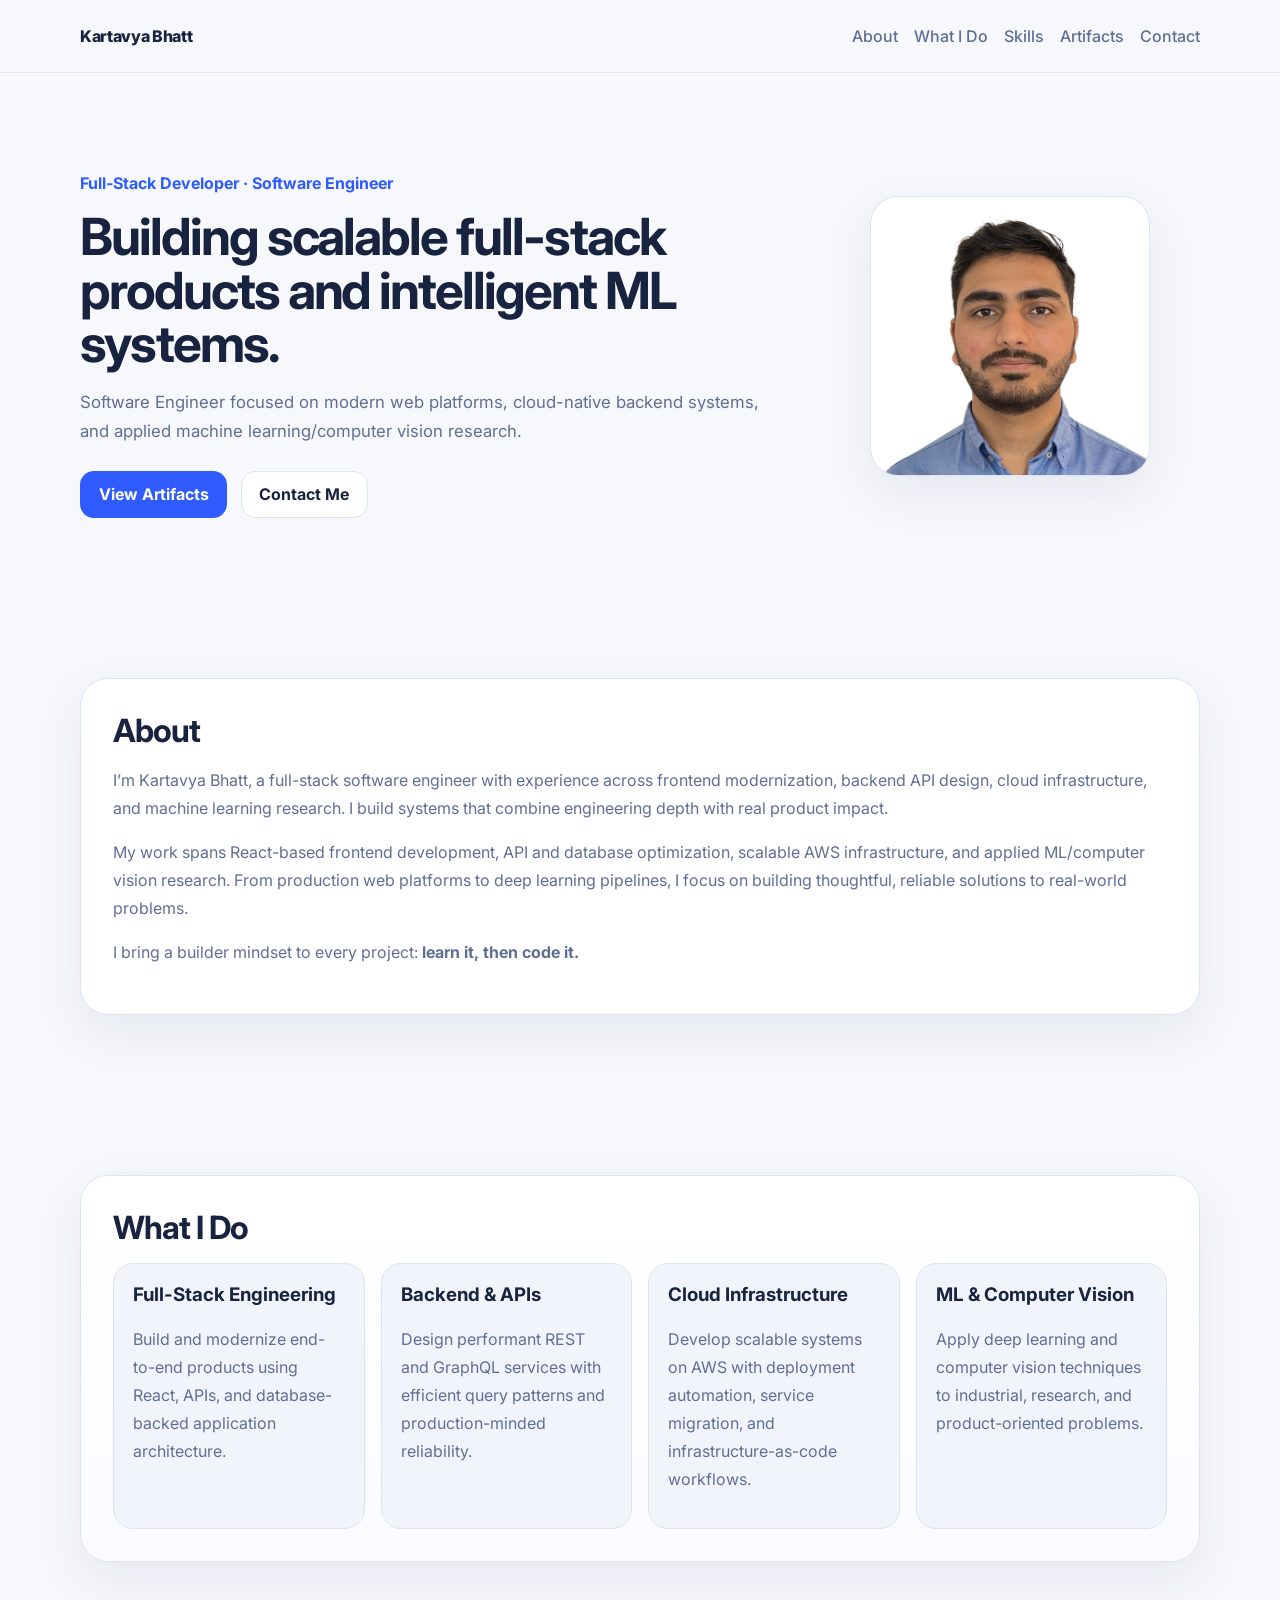
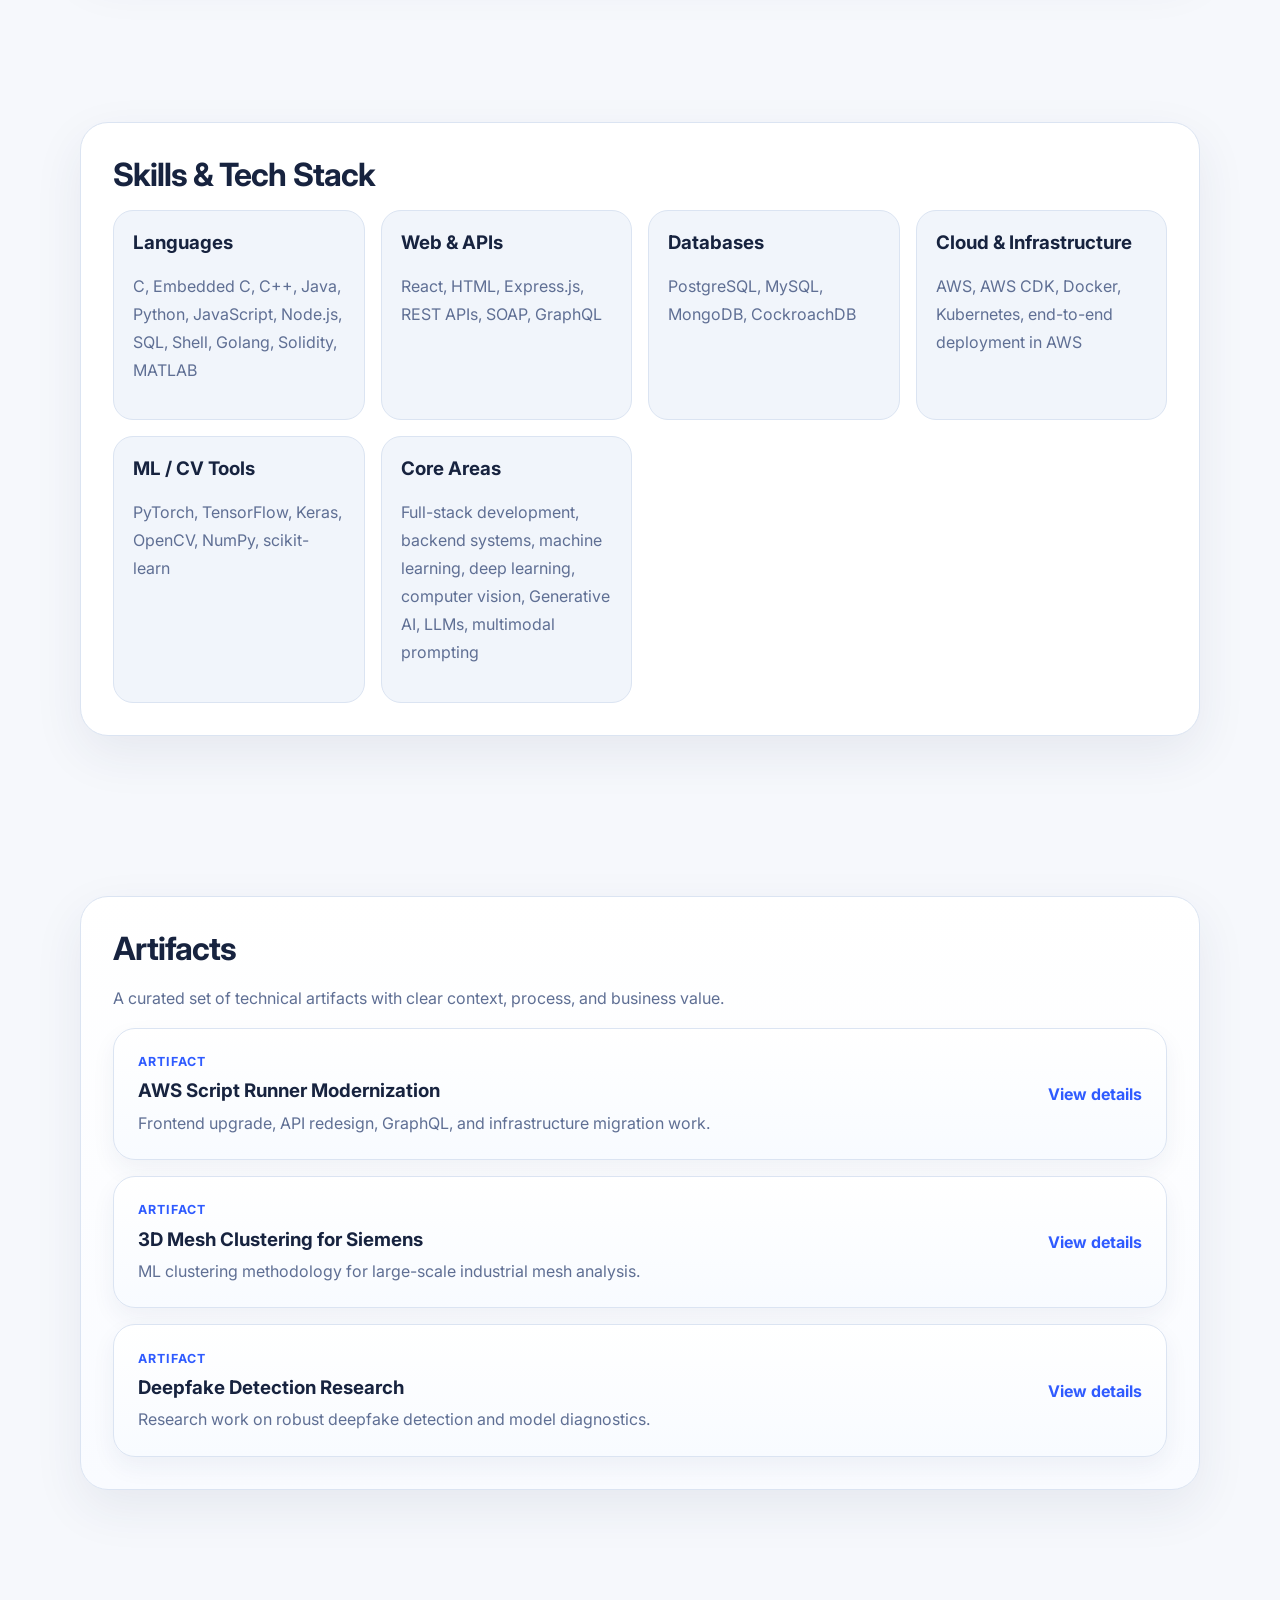
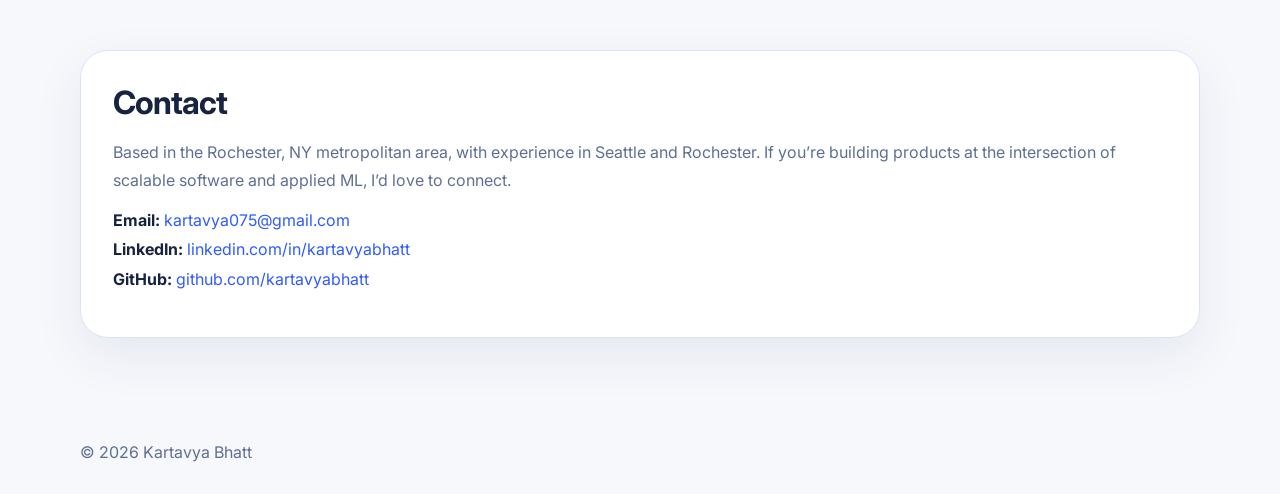
==== index.html @ 19dcd9a7 "Revert "Inline profile photo to remove external asset dependency" This reverts commit 8a2c5d23d7c91d" ====
<!DOCTYPE html>
<html lang="en">
  <head>
    <meta charset="UTF-8" />
    <meta name="viewport" content="width=device-width, initial-scale=1.0" />
    <title>Kartavya Bhatt | Software Engineer</title>
    <link rel="preconnect" href="https://fonts.googleapis.com" />
    <link rel="preconnect" href="https://fonts.gstatic.com" crossorigin />
    <link
      href="https://fonts.googleapis.com/css2?family=Inter:wght@400;500;600;700;800&display=swap"
      rel="stylesheet"
    />
    <link rel="stylesheet" href="styles.css" />
  </head>
  <body>
    <header class="site-header">
      <div class="container nav-wrap">
        <a href="#top" class="brand">Kartavya Bhatt</a>
        <nav>
          <button id="menuBtn" class="menu-btn" aria-label="Toggle menu">☰</button>
          <ul id="navList" class="nav-list">
            <li><a href="#about">About</a></li>
            <li><a href="#expertise">What I Do</a></li>
            <li><a href="#skills">Skills</a></li>
            <li><a href="#artifacts">Artifacts</a></li>
            <li><a href="#contact">Contact</a></li>
          </ul>
        </nav>
      </div>
    </header>

    <main id="top">
      <section class="hero section">
        <div class="container hero-grid">
          <div>
            <p class="eyebrow">Full-Stack Developer · Software Engineer</p>
            <h1>Building scalable full-stack products and intelligent ML systems.</h1>
            <p class="subheadline">
              Software Engineer focused on modern web platforms, cloud-native backend systems, and applied machine learning/computer vision research.
            </p>
            <div class="hero-cta">
              <a class="btn primary" href="#artifacts">View Artifacts</a>
              <a class="btn secondary" href="#contact">Contact Me</a>
            </div>
          </div>
          <div class="avatar-frame">
            <div id="avatarFallback" class="avatar avatar-placeholder" aria-label="Kartavya Bhatt">KB</div>
            <img
              src="assets/profile-photo.svg"
              alt="Portrait of Kartavya Bhatt"
              class="avatar avatar-image"
              loading="eager"
              onload="document.getElementById('avatarFallback').style.display='none';"
              onerror="this.style.display='none';document.getElementById('avatarFallback').style.display='grid';"
            />
          </div>
        </div>
      </section>

      <section id="about" class="section reveal">
        <div class="container section-shell">
          <h2>About</h2>
          <p>
            I’m Kartavya Bhatt, a full-stack software engineer with experience across frontend modernization, backend API design, cloud infrastructure, and machine learning research. I build systems that combine engineering depth with real product impact.
          </p>
          <p>
            My work spans React-based frontend development, API and database optimization, scalable AWS infrastructure, and applied ML/computer vision research. From production web platforms to deep learning pipelines, I focus on building thoughtful, reliable solutions to real-world problems.
          </p>
          <p>
            I bring a builder mindset to every project: <strong>learn it, then code it.</strong>
          </p>
        </div>
      </section>

      <section id="expertise" class="section reveal soft-section">
        <div class="container section-shell">
          <h2>What I Do</h2>
          <div class="expertise-grid">
            <article class="info-card">
              <h3>Full-Stack Engineering</h3>
              <p>Build and modernize end-to-end products using React, APIs, and database-backed application architecture.</p>
            </article>
            <article class="info-card">
              <h3>Backend & APIs</h3>
              <p>Design performant REST and GraphQL services with efficient query patterns and production-minded reliability.</p>
            </article>
            <article class="info-card">
              <h3>Cloud Infrastructure</h3>
              <p>Develop scalable systems on AWS with deployment automation, service migration, and infrastructure-as-code workflows.</p>
            </article>
            <article class="info-card">
              <h3>ML & Computer Vision</h3>
              <p>Apply deep learning and computer vision techniques to industrial, research, and product-oriented problems.</p>
            </article>
          </div>
        </div>
      </section>

      <section id="skills" class="section reveal">
        <div class="container section-shell">
          <h2>Skills & Tech Stack</h2>
          <div class="skill-grid">
            <div class="skill-card">
              <h3>Languages</h3>
              <p>C, Embedded C, C++, Java, Python, JavaScript, Node.js, SQL, Shell, Golang, Solidity, MATLAB</p>
            </div>
            <div class="skill-card">
              <h3>Web & APIs</h3>
              <p>React, HTML, Express.js, REST APIs, SOAP, GraphQL</p>
            </div>
            <div class="skill-card">
              <h3>Databases</h3>
              <p>PostgreSQL, MySQL, MongoDB, CockroachDB</p>
            </div>
            <div class="skill-card">
              <h3>Cloud & Infrastructure</h3>
              <p>AWS, AWS CDK, Docker, Kubernetes, end-to-end deployment in AWS</p>
            </div>
            <div class="skill-card">
              <h3>ML / CV Tools</h3>
              <p>PyTorch, TensorFlow, Keras, OpenCV, NumPy, scikit-learn</p>
            </div>
            <div class="skill-card">
              <h3>Core Areas</h3>
              <p>Full-stack development, backend systems, machine learning, deep learning, computer vision, Generative AI, LLMs, multimodal prompting</p>
            </div>
          </div>
        </div>
      </section>

      <section id="artifacts" class="section reveal soft-section">
        <div class="container section-shell">
          <div class="section-heading-row">
            <div>
              <h2>Artifacts</h2>
              <p class="section-intro">A curated set of technical artifacts with clear context, process, and business value.</p>
            </div>
          </div>
          <div id="artifactsGrid" class="artifact-list"></div>
          <template id="artifactCardTemplate">
            <a class="artifact-item" href="#">
              <div class="artifact-item__content">
                <p class="artifact-item__label">Artifact</p>
                <h3></h3>
                <p class="artifact-item__description"></p>
              </div>
              <span class="artifact-item__cta">View details</span>
            </a>
          </template>
        </div>
      </section>

      <section id="contact" class="section reveal">
        <div class="container section-shell">
          <h2>Contact</h2>
          <p>
            Based in the Rochester, NY metropolitan area, with experience in Seattle and Rochester. If you’re building products at the intersection of scalable software and applied ML, I’d love to connect.
          </p>
          <ul class="contact-list">
            <li><strong>Email:</strong> <a href="mailto:kartavya075@gmail.com">kartavya075@gmail.com</a></li>
            <li><strong>LinkedIn:</strong> <a href="https://www.linkedin.com/in/kartavyabhatt" target="_blank" rel="noreferrer">linkedin.com/in/kartavyabhatt</a></li>
            <li><strong>GitHub:</strong> <a href="https://github.com/kartavyabhatt" target="_blank" rel="noreferrer">github.com/kartavyabhatt</a></li>
          </ul>
        </div>
      </section>
    </main>

    <footer class="site-footer">
      <div class="container">© <span id="year"></span> Kartavya Bhatt</div>
    </footer>

    <script src="script.js"></script>
  </body>
</html>
---- styles.css ----
:root {
  --bg: #f6f8fc;
  --surface: #ffffff;
  --surface-alt: #f1f5fb;
  --text: #17233f;
  --muted: #5f6f94;
  --primary: #2f5bff;
  --primary-dark: #2047d3;
  --border: #dbe4f2;
  --shadow: 0 18px 50px rgba(36, 53, 94, 0.08);
}

* {
  box-sizing: border-box;
}

html,
body {
  margin: 0;
  padding: 0;
  font-family: Inter, system-ui, sans-serif;
  background: var(--bg);
  color: var(--text);
  scroll-behavior: smooth;
}

a {
  color: inherit;
}

img {
  max-width: 100%;
}

.container {
  width: min(1120px, 92vw);
  margin: 0 auto;
}

.section {
  padding: 5rem 0;
}

.section-shell {
  background: var(--surface);
  border: 1px solid var(--border);
  border-radius: 28px;
  padding: 2rem;
  box-shadow: var(--shadow);
}

.soft-section .section-shell {
  background: linear-gradient(180deg, #ffffff 0%, #f9fbff 100%);
}

.site-header {
  position: sticky;
  top: 0;
  z-index: 10;
  background: rgba(246, 248, 252, 0.92);
  backdrop-filter: blur(10px);
  border-bottom: 1px solid var(--border);
}

.nav-wrap {
  display: flex;
  align-items: center;
  justify-content: space-between;
  min-height: 72px;
}

.brand {
  text-decoration: none;
  font-weight: 800;
  letter-spacing: -0.02em;
}

.nav-list {
  display: flex;
  gap: 1rem;
  align-items: center;
  list-style: none;
  padding: 0;
  margin: 0;
}

.nav-list a {
  text-decoration: none;
  color: var(--muted);
  font-weight: 500;
}

.nav-list a:hover {
  color: var(--text);
}

.menu-btn {
  display: none;
  border: 1px solid var(--border);
  background: var(--surface);
  color: var(--text);
  border-radius: 12px;
  padding: 0.45rem 0.7rem;
  cursor: pointer;
}

.hero-grid {
  display: grid;
  grid-template-columns: 1.3fr 0.7fr;
  gap: 2rem;
  align-items: center;
}

.eyebrow {
  color: var(--primary);
  font-weight: 700;
  margin-bottom: 0.8rem;
}

h1 {
  font-size: clamp(2.2rem, 4vw, 3.6rem);
  line-height: 1.05;
  margin: 0 0 1rem;
  letter-spacing: -0.04em;
}

h2 {
  margin: 0 0 1rem;
  font-size: clamp(1.6rem, 2.5vw, 2.2rem);
  letter-spacing: -0.03em;
}

h3 {
  margin-top: 0;
}

p {
  color: var(--muted);
  line-height: 1.75;
}

.subheadline {
  max-width: 62ch;
  font-size: 1.05rem;
}

.hero-cta {
  display: flex;
  gap: 0.85rem;
  margin-top: 1.5rem;
  flex-wrap: wrap;
}

.btn {
  display: inline-flex;
  align-items: center;
  justify-content: center;
  text-decoration: none;
  border-radius: 14px;
  padding: 0.8rem 1.1rem;
  font-weight: 700;
  border: 1px solid transparent;
}

.btn.primary {
  background: var(--primary);
  color: white;
}

.btn.primary:hover {
  background: var(--primary-dark);
}

.btn.secondary {
  background: var(--surface);
  border-color: var(--border);
}

.btn.secondary:hover {
  border-color: var(--primary);
  color: var(--primary);
}

.avatar-frame {
  position: relative;
  width: 280px;
  aspect-ratio: 1 / 1;
  justify-self: center;
}

.avatar {
  width: 100%;
  height: 100%;
  object-fit: cover;
  border-radius: 28px;
  border: 1px solid var(--border);
  box-shadow: var(--shadow);
  background: var(--surface-alt);
}

.avatar-image {
  position: absolute;
  inset: 0;
}

.avatar-placeholder {
  display: grid;
  place-items: center;
  font-size: 3rem;
  font-weight: 800;
  color: var(--primary);
}

.expertise-grid,
.skill-grid {
  display: grid;
  grid-template-columns: repeat(auto-fit, minmax(240px, 1fr));
  gap: 1rem;
}

.info-card,
.skill-card {
  background: var(--surface-alt);
  border: 1px solid var(--border);
  border-radius: 20px;
  padding: 1.2rem;
}

.section-heading-row {
  display: flex;
  justify-content: space-between;
  align-items: end;
  gap: 1rem;
  margin-bottom: 1rem;
}

.section-intro {
  margin: 0;
}

.artifact-list {
  display: grid;
  gap: 1rem;
}

.artifact-item {
  display: grid;
  grid-template-columns: 1fr auto;
  gap: 1rem;
  align-items: center;
  text-decoration: none;
  padding: 1.4rem 1.5rem;
  border: 1px solid var(--border);
  border-radius: 22px;
  background: linear-gradient(180deg, #ffffff 0%, #f8fbff 100%);
  box-shadow: 0 10px 24px rgba(32, 55, 109, 0.06);
  transition: transform 0.18s ease, box-shadow 0.18s ease, border-color 0.18s ease;
}

.artifact-item:hover {
  transform: translateY(-2px);
  border-color: #bfd0f5;
  box-shadow: 0 18px 32px rgba(32, 55, 109, 0.1);
}

.artifact-item__label {
  margin: 0 0 0.4rem;
  text-transform: uppercase;
  letter-spacing: 0.08em;
  font-size: 0.78rem;
  font-weight: 700;
  color: var(--primary);
}

.artifact-item__content h3 {
  margin-bottom: 0.4rem;
}

.artifact-item__description {
  margin: 0;
}

.artifact-item__cta {
  color: var(--primary);
  font-weight: 700;
  white-space: nowrap;
}

.artifact-error {
  color: #b42318;
}

.contact-list {
  list-style: none;
  padding: 0;
  display: grid;
  gap: 0.6rem;
}

.contact-list a {
  color: var(--primary);
  text-decoration: none;
}

.site-footer {
  padding: 1.5rem 0 2rem;
  color: var(--muted);
}

.reveal {
  opacity: 0;
  transform: translateY(16px);
  transition: opacity 0.5s ease, transform 0.5s ease;
}

.reveal.show {
  opacity: 1;
  transform: none;
}

@media (max-width: 820px) {
  .hero-grid {
    grid-template-columns: 1fr;
  }

  .menu-btn {
    display: inline-block;
  }

  .nav-list {
    display: none;
    position: absolute;
    top: 62px;
    right: 4vw;
    background: var(--surface);
    border: 1px solid var(--border);
    border-radius: 16px;
    padding: 0.9rem;
    flex-direction: column;
    align-items: flex-start;
    box-shadow: var(--shadow);
  }

  .nav-list.open {
    display: flex;
  }

  .artifact-item {
    grid-template-columns: 1fr;
  }

  .section-shell {
    padding: 1.4rem;
    border-radius: 22px;
  }
}
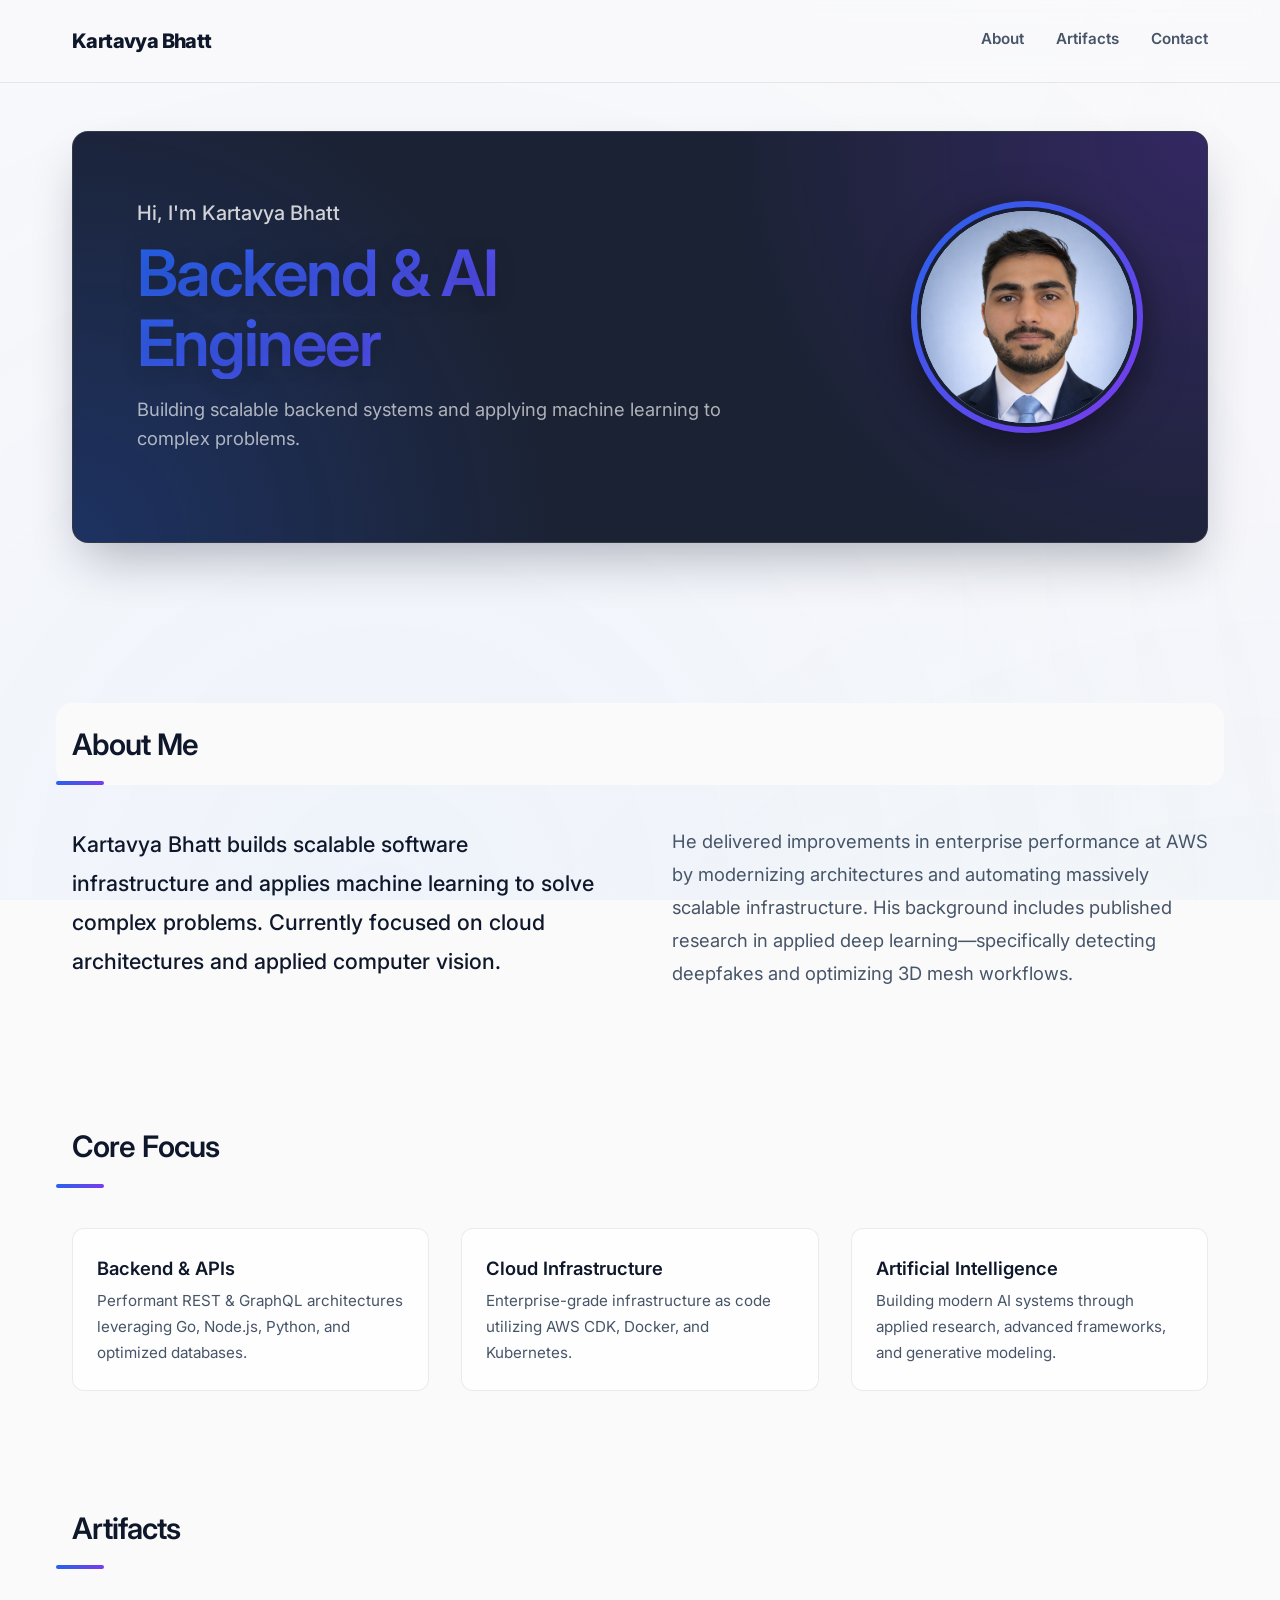
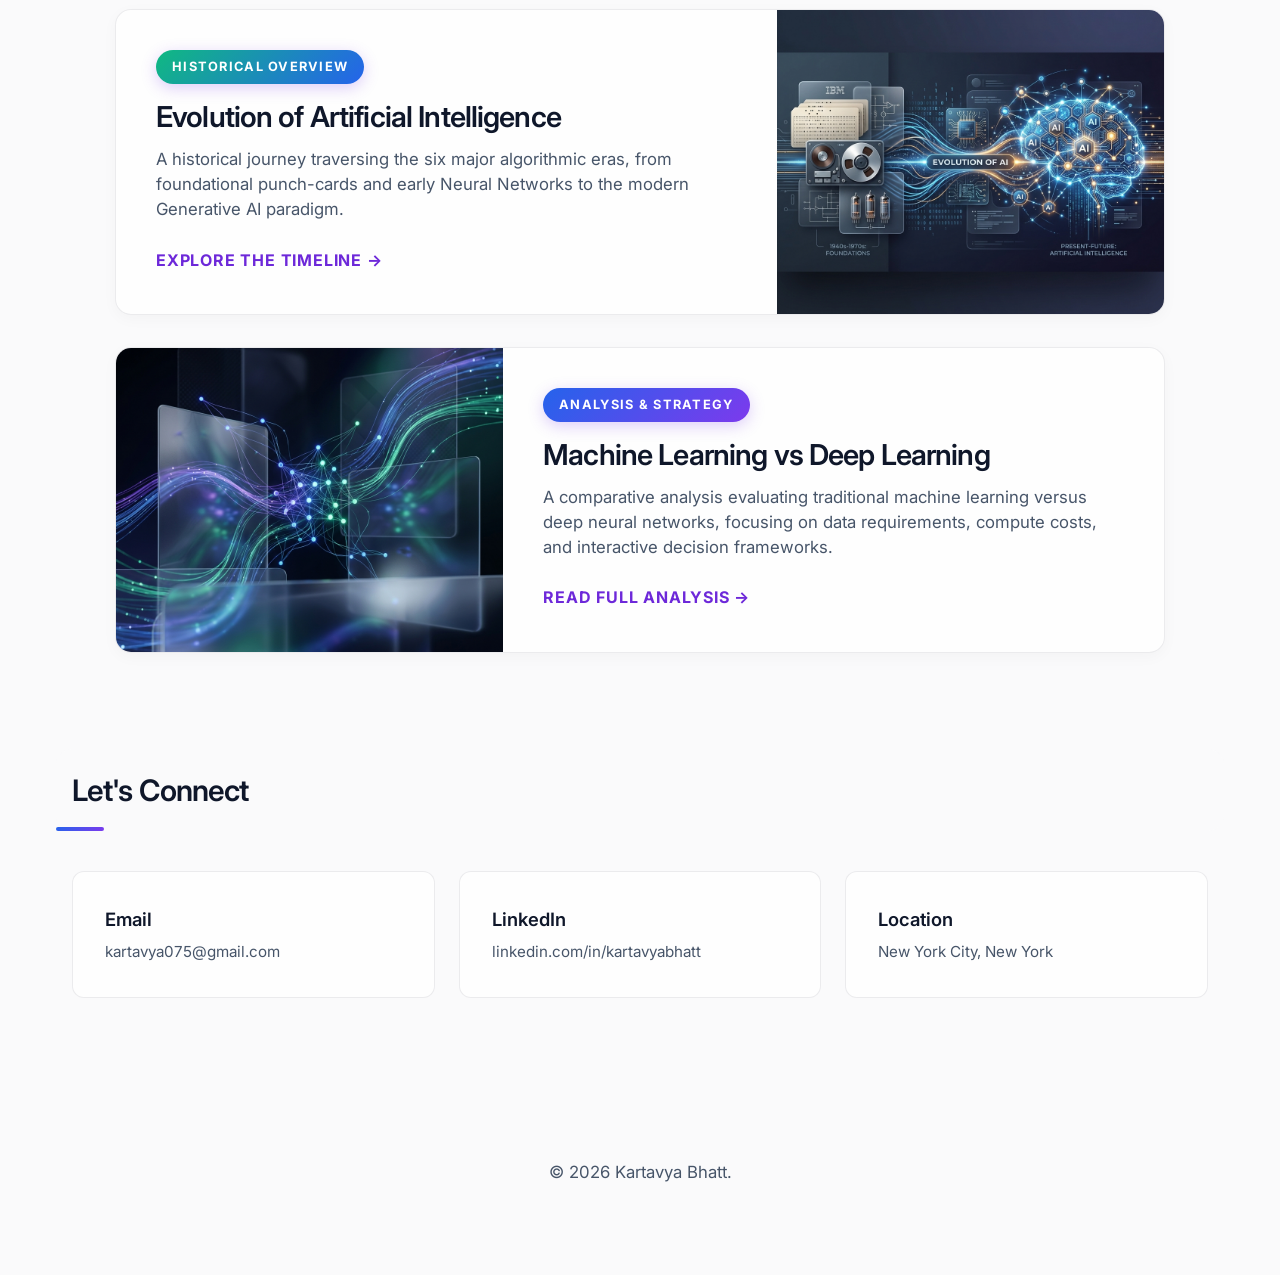
==== commit 7f0e19d0: "Artifact 1 and 2" ====
--- a/index.html
+++ b/index.html
@@ -1,174 +1,125 @@
 <!DOCTYPE html>
 <html lang="en">
-  <head>
-    <meta charset="UTF-8" />
-    <meta name="viewport" content="width=device-width, initial-scale=1.0" />
-    <title>Kartavya Bhatt | Software Engineer</title>
-    <link rel="preconnect" href="https://fonts.googleapis.com" />
-    <link rel="preconnect" href="https://fonts.gstatic.com" crossorigin />
-    <link
-      href="https://fonts.googleapis.com/css2?family=Inter:wght@400;500;600;700;800&display=swap"
-      rel="stylesheet"
-    />
-    <link rel="stylesheet" href="styles.css" />
-  </head>
-  <body>
-    <header class="site-header">
-      <div class="container nav-wrap">
-        <a href="#top" class="brand">Kartavya Bhatt</a>
-        <nav>
-          <button id="menuBtn" class="menu-btn" aria-label="Toggle menu">☰</button>
-          <ul id="navList" class="nav-list">
-            <li><a href="#about">About</a></li>
-            <li><a href="#expertise">What I Do</a></li>
-            <li><a href="#skills">Skills</a></li>
-            <li><a href="#artifacts">Artifacts</a></li>
-            <li><a href="#contact">Contact</a></li>
-          </ul>
-        </nav>
-      </div>
+<head>
+    <meta charset="UTF-8">
+    <meta name="viewport" content="width=device-width, initial-scale=1.0">
+    <title>Kartavya Bhatt</title>
+    <link href="https://fonts.googleapis.com/css2?family=Inter:wght@400;500;600;700;800&display=swap" rel="stylesheet">
+    <link rel="stylesheet" href="style.css?v=8">
+</head>
+<body>
+    <div class="aurora-bg"></div>
+    
+    <header class="site-header fade-up">
+        <div class="container">
+            <nav class="header-nav">
+                <a href="index.html" class="brand">Kartavya Bhatt</a>
+                <div class="nav-links">
+                    <a href="#about" class="nav-link">About</a>
+                    <a href="#artifacts" class="nav-link">Artifacts</a>
+                    <a href="#contact" class="nav-link">Contact</a>
+                </div>
+            </nav>
+        </div>
     </header>
 
-    <main id="top">
-      <section class="hero section">
-        <div class="container hero-grid">
-          <div>
-            <p class="eyebrow">Full-Stack Developer · Software Engineer</p>
-            <h1>Building scalable full-stack products and intelligent ML systems.</h1>
-            <p class="subheadline">
-              Software Engineer focused on modern web platforms, cloud-native backend systems, and applied machine learning/computer vision research.
-            </p>
-            <div class="hero-cta">
-              <a class="btn primary" href="#artifacts">View Artifacts</a>
-              <a class="btn secondary" href="#contact">Contact Me</a>
+    <main class="container">
+        <!-- Home Banner Section -->
+        <section id="home" class="section home-banner fade-up delay-1">
+            <div class="banner-card">
+                <div class="banner-content">
+                    <div class="banner-text">
+                        <p class="greeting">Hi, I'm Kartavya Bhatt</p>
+                        <h1 class="gradient-text">Backend & AI Engineer</h1>
+                        <p class="subtitle">Building scalable backend systems and applying machine learning to complex problems.</p>
+                    </div>
+                    <div class="banner-image">
+                        <div class="profile-wrapper">
+                            <img src="assets/images/profile.png" alt="Kartavya Bhatt" class="profile-img">
+                        </div>
+                    </div>
+                </div>
             </div>
-          </div>
-          <div class="avatar-frame">
-            <div id="avatarFallback" class="avatar avatar-placeholder" aria-label="Kartavya Bhatt">KB</div>
-            <img
-              src="assets/profile-photo.svg"
-              alt="Portrait of Kartavya Bhatt"
-              class="avatar avatar-image"
-              loading="eager"
-              onload="document.getElementById('avatarFallback').style.display='none';"
-              onerror="this.style.display='none';document.getElementById('avatarFallback').style.display='grid';"
-            />
-          </div>
-        </div>
-      </section>
+        </section>
 
-      <section id="about" class="section reveal">
-        <div class="container section-shell">
-          <h2>About</h2>
-          <p>
-            I’m Kartavya Bhatt, a full-stack software engineer with experience across frontend modernization, backend API design, cloud infrastructure, and machine learning research. I build systems that combine engineering depth with real product impact.
-          </p>
-          <p>
-            My work spans React-based frontend development, API and database optimization, scalable AWS infrastructure, and applied ML/computer vision research. From production web platforms to deep learning pipelines, I focus on building thoughtful, reliable solutions to real-world problems.
-          </p>
-          <p>
-            I bring a builder mindset to every project: <strong>learn it, then code it.</strong>
-          </p>
-        </div>
-      </section>
+        <!-- About Me Section -->
+        <section id="about" class="section fade-up delay-2">
+            <h2>About Me</h2>
+            <div class="about-content">
+                <p class="lead">Kartavya Bhatt builds scalable software infrastructure and applies machine learning to solve complex problems. Currently focused on cloud architectures and applied computer vision.</p>
+                <p>He delivered improvements in enterprise performance at AWS by modernizing architectures and automating massively scalable infrastructure. His background includes published research in applied deep learning—specifically detecting deepfakes and optimizing 3D mesh workflows.</p>
+            </div>
+        </section>
 
-      <section id="expertise" class="section reveal soft-section">
-        <div class="container section-shell">
-          <h2>What I Do</h2>
-          <div class="expertise-grid">
-            <article class="info-card">
-              <h3>Full-Stack Engineering</h3>
-              <p>Build and modernize end-to-end products using React, APIs, and database-backed application architecture.</p>
-            </article>
-            <article class="info-card">
-              <h3>Backend & APIs</h3>
-              <p>Design performant REST and GraphQL services with efficient query patterns and production-minded reliability.</p>
-            </article>
-            <article class="info-card">
-              <h3>Cloud Infrastructure</h3>
-              <p>Develop scalable systems on AWS with deployment automation, service migration, and infrastructure-as-code workflows.</p>
-            </article>
-            <article class="info-card">
-              <h3>ML & Computer Vision</h3>
-              <p>Apply deep learning and computer vision techniques to industrial, research, and product-oriented problems.</p>
-            </article>
-          </div>
-        </div>
-      </section>
+        <!-- Expertise Section -->
+        <section class="section fade-up delay-3">
+            <h2>Core Focus</h2>
+            <ul class="expertise-list">
+                <li class="expertise-item hover-lift">
+                    <strong>Backend & APIs</strong>
+                    <span>Performant REST & GraphQL architectures leveraging Go, Node.js, Python, and optimized databases.</span>
+                </li>
+                <li class="expertise-item hover-lift">
+                    <strong>Cloud Infrastructure</strong>
+                    <span>Enterprise-grade infrastructure as code utilizing AWS CDK, Docker, and Kubernetes.</span>
+                </li>
+                <li class="expertise-item hover-lift">
+                    <strong>Artificial Intelligence</strong>
+                    <span>Building modern AI systems through applied research, advanced frameworks, and generative modeling.</span>
+                </li>
+            </ul>
+        </section>
 
-      <section id="skills" class="section reveal">
-        <div class="container section-shell">
-          <h2>Skills & Tech Stack</h2>
-          <div class="skill-grid">
-            <div class="skill-card">
-              <h3>Languages</h3>
-              <p>C, Embedded C, C++, Java, Python, JavaScript, Node.js, SQL, Shell, Golang, Solidity, MATLAB</p>
+        <!-- Artifacts Section -->
+        <section id="artifacts" class="section fade-up delay-4">
+            <h2>Artifacts</h2>
+            <div class="artifact-grid" style="grid-template-columns: 1fr; max-width: 1050px; margin: 0 auto; gap: 2rem;">
+                
+                <a href="artifact-ai-timeline.html" class="artifact-card hover-glow" style="display: flex; flex-direction: row; gap: 0; padding: 0; overflow: hidden; align-items: stretch; border-radius: var(--radius-md);">
+                    <div style="flex: 6; padding: 2.5rem;">
+                        <span class="meta-tag" style="background: linear-gradient(135deg, #10B981 0%, #2563EB 100%); margin-bottom: 1rem;">Historical Overview</span>
+                        <h3 style="font-size: 1.8rem; margin-bottom: 0.75rem; line-height: 1.2;">Evolution of Artificial Intelligence</h3>
+                        <p style="font-size: 1.05rem; margin-bottom: 1.5rem; line-height: 1.5;">A historical journey traversing the six major algorithmic eras, from foundational punch-cards and early Neural Networks to the modern Generative AI paradigm.</p>
+                        <span class="card-link" style="font-size: 1rem;">Explore the Timeline &rarr;</span>
+                    </div>
+                    <div style="flex: 4; min-height: 250px; background: url('assets/images/ai_timeline_header.png') center/cover no-repeat;"></div>
+                </a>
+
+                <a href="artifact-ml-dl.html" class="artifact-card hover-glow delay-1" style="display: flex; flex-direction: row; gap: 0; padding: 0; overflow: hidden; align-items: stretch; border-radius: var(--radius-md);">
+                    <div style="flex: 4; min-height: 250px; background: url('assets/images/ml_vs_dl_header.png') center/cover no-repeat;"></div>
+                    <div style="flex: 6; padding: 2.5rem;">
+                        <span class="meta-tag" style="margin-bottom: 1rem;">Analysis & Strategy</span>
+                        <h3 style="font-size: 1.8rem; margin-bottom: 0.75rem; line-height: 1.2;">Machine Learning vs Deep Learning</h3>
+                        <p style="font-size: 1.05rem; margin-bottom: 1.5rem; line-height: 1.5;">A comparative analysis evaluating traditional machine learning versus deep neural networks, focusing on data requirements, compute costs, and interactive decision frameworks.</p>
+                        <span class="card-link" style="font-size: 1rem;">Read Full Analysis &rarr;</span>
+                    </div>
+                </a>
+
             </div>
-            <div class="skill-card">
-              <h3>Web & APIs</h3>
-              <p>React, HTML, Express.js, REST APIs, SOAP, GraphQL</p>
+        </section>
+
+        <!-- Contact Section -->
+        <section id="contact" class="section fade-up delay-5">
+            <h2>Let's Connect</h2>
+            <div class="contact-grid">
+                <a href="mailto:kartavya075@gmail.com" class="contact-card hover-lift">
+                    <strong>Email</strong>
+                    <span>kartavya075@gmail.com</span>
+                </a>
+                <a href="https://www.linkedin.com/in/kartavyabhatt/" target="_blank" class="contact-card hover-lift">
+                    <strong>LinkedIn</strong>
+                    <span>linkedin.com/in/kartavyabhatt</span>
+                </a>
+                <div class="contact-card hover-lift">
+                    <strong>Location</strong>
+                    <span>New York City, New York</span>
+                </div>
             </div>
-            <div class="skill-card">
-              <h3>Databases</h3>
-              <p>PostgreSQL, MySQL, MongoDB, CockroachDB</p>
-            </div>
-            <div class="skill-card">
-              <h3>Cloud & Infrastructure</h3>
-              <p>AWS, AWS CDK, Docker, Kubernetes, end-to-end deployment in AWS</p>
-            </div>
-            <div class="skill-card">
-              <h3>ML / CV Tools</h3>
-              <p>PyTorch, TensorFlow, Keras, OpenCV, NumPy, scikit-learn</p>
-            </div>
-            <div class="skill-card">
-              <h3>Core Areas</h3>
-              <p>Full-stack development, backend systems, machine learning, deep learning, computer vision, Generative AI, LLMs, multimodal prompting</p>
-            </div>
-          </div>
-        </div>
-      </section>
-
-      <section id="artifacts" class="section reveal soft-section">
-        <div class="container section-shell">
-          <div class="section-heading-row">
-            <div>
-              <h2>Artifacts</h2>
-              <p class="section-intro">A curated set of technical artifacts with clear context, process, and business value.</p>
-            </div>
-          </div>
-          <div id="artifactsGrid" class="artifact-list"></div>
-          <template id="artifactCardTemplate">
-            <a class="artifact-item" href="#">
-              <div class="artifact-item__content">
-                <p class="artifact-item__label">Artifact</p>
-                <h3></h3>
-                <p class="artifact-item__description"></p>
-              </div>
-              <span class="artifact-item__cta">View details</span>
-            </a>
-          </template>
-        </div>
-      </section>
-
-      <section id="contact" class="section reveal">
-        <div class="container section-shell">
-          <h2>Contact</h2>
-          <p>
-            Based in the Rochester, NY metropolitan area, with experience in Seattle and Rochester. If you’re building products at the intersection of scalable software and applied ML, I’d love to connect.
-          </p>
-          <ul class="contact-list">
-            <li><strong>Email:</strong> <a href="mailto:kartavya075@gmail.com">kartavya075@gmail.com</a></li>
-            <li><strong>LinkedIn:</strong> <a href="https://www.linkedin.com/in/kartavyabhatt" target="_blank" rel="noreferrer">linkedin.com/in/kartavyabhatt</a></li>
-            <li><strong>GitHub:</strong> <a href="https://github.com/kartavyabhatt" target="_blank" rel="noreferrer">github.com/kartavyabhatt</a></li>
-          </ul>
-        </div>
-      </section>
+        </section>
     </main>
 
-    <footer class="site-footer">
-      <div class="container">© <span id="year"></span> Kartavya Bhatt</div>
+    <footer class="site-footer container fade-up delay-4">
+        <p>&copy; 2026 Kartavya Bhatt.</p>
     </footer>
-
-    <script src="script.js"></script>
-  </body>
+</body>
 </html>
--- a/style.css
+++ b/style.css
@@ -0,0 +1,653 @@
+:root {
+    --color-bg-body: #FAFAFB;
+    --color-surface: rgba(255, 255, 255, 0.7);
+    --color-surface-hover: rgba(255, 255, 255, 1);
+    --color-text: #0F172A;
+    /* Slate 900 */
+    --color-text-muted: #475569;
+    /* Slate 600 */
+    --color-border: rgba(15, 23, 42, 0.08);
+    --color-border-hover: rgba(124, 58, 237, 0.3);
+
+    --gradient-primary: linear-gradient(135deg, #2563EB 0%, #7C3AED 100%);
+    --gradient-secondary: linear-gradient(135deg, #059669 0%, #2563EB 100%);
+
+    --font-sans: 'Inter', -apple-system, BlinkMacSystemFont, "Segoe UI", Roboto, sans-serif;
+
+    --max-width: 1200px;
+    --radius-sm: 12px;
+    --radius-md: 16px;
+
+    --shadow-glow: 0 4px 15px rgba(0, 0, 0, 0.03);
+    --shadow-glow-hover: 0 15px 40px rgba(124, 58, 237, 0.12), 0 4px 10px rgba(37, 99, 235, 0.08);
+
+    --spring: cubic-bezier(0.175, 0.885, 0.32, 1.275);
+    --transition: 0.4s cubic-bezier(0.4, 0, 0.2, 1);
+}
+
+* {
+    box-sizing: border-box;
+    margin: 0;
+    padding: 0;
+}
+
+html {
+    scroll-behavior: smooth;
+    font-size: 16px;
+}
+
+body {
+    font-family: var(--font-sans);
+    background-color: var(--color-bg-body);
+    color: var(--color-text);
+    line-height: 1.7;
+    -webkit-font-smoothing: antialiased;
+    overflow-x: hidden;
+}
+
+/* Beautiful Light Mode Aurora Background */
+.aurora-bg {
+    position: fixed;
+    top: 0;
+    left: 0;
+    width: 100vw;
+    height: 100vh;
+    background: radial-gradient(circle at 15% 50%, rgba(59, 130, 246, 0.06) 0%, transparent 50%),
+        radial-gradient(circle at 85% 30%, rgba(139, 92, 246, 0.06) 0%, transparent 50%),
+        radial-gradient(circle at 50% 80%, rgba(16, 185, 129, 0.04) 0%, transparent 50%);
+    background-size: 200% 200%;
+    z-index: -1;
+    animation: moveAurora 15s ease infinite alternate;
+}
+
+@keyframes moveAurora {
+    0% {
+        background-position: 0% 0%;
+    }
+
+    100% {
+        background-position: 100% 100%;
+    }
+}
+
+.container {
+    max-width: var(--max-width);
+    margin: 0 auto;
+    padding: 0 2rem;
+}
+
+/* Typography */
+h1,
+h2,
+h3,
+h4,
+.brand {
+    font-family: 'Inter', sans-serif;
+    color: var(--color-text);
+    letter-spacing: -0.03em;
+    font-weight: 600; /* Sleek and elegant, not chonky */
+}
+
+h1 {
+    font-size: clamp(2.5rem, 6vw, 4rem);
+    line-height: 1.1;
+    margin-bottom: 1.25rem;
+}
+
+.gradient-text {
+    background: var(--gradient-primary);
+    -webkit-background-clip: text;
+    -webkit-text-fill-color: transparent;
+    display: inline-block;
+}
+
+h2 {
+    font-size: 1.85rem;
+    margin-bottom: 2.5rem;
+    padding-bottom: 0.5rem;
+    position: relative;
+}
+
+h2::after {
+    content: '';
+    position: absolute;
+    left: 0;
+    bottom: 0;
+    width: 48px;
+    height: 4px;
+    background: var(--gradient-primary);
+    border-radius: 2px;
+}
+
+h3 {
+    font-size: 1.25rem;
+    margin-bottom: 0.75rem;
+}
+
+p {
+    color: var(--color-text-muted);
+    margin-bottom: 1.5rem;
+    font-size: 1.05rem;
+}
+
+a {
+    color: #6D28D9;
+    text-decoration: none;
+    transition: color var(--transition);
+}
+
+a:hover {
+    color: #4C1D95;
+}
+
+/* Header */
+.site-header {
+    position: sticky;
+    top: 0;
+    z-index: 1000;
+    padding: 1.5rem 2rem;
+    margin-bottom: 2rem;
+    background: rgba(250, 250, 251, 0.85);
+    backdrop-filter: blur(12px);
+    -webkit-backdrop-filter: blur(12px);
+    border-bottom: 1px solid var(--color-border);
+}
+
+.header-nav {
+    display: flex;
+    justify-content: space-between;
+    align-items: center;
+}
+
+.header-nav .brand {
+    font-size: 1.25rem;
+    color: var(--color-text);
+    font-weight: 800;
+}
+
+.nav-links {
+    display: flex;
+    gap: 2rem;
+}
+
+.nav-link {
+    color: var(--color-text-muted);
+    font-size: 0.95rem;
+    font-weight: 600;
+    position: relative;
+    padding-bottom: 4px;
+}
+
+/* Motion underline */
+.nav-link::after {
+    content: '';
+    position: absolute;
+    bottom: 0;
+    left: 0;
+    width: 0;
+    height: 2px;
+    background: var(--gradient-primary);
+    transition: width var(--transition);
+    border-radius: 2px;
+}
+
+.nav-link:hover {
+    color: var(--color-text);
+}
+
+.nav-link:hover::after {
+    width: 100%;
+}
+
+/* Sections */
+.section {
+    margin-bottom: 6rem;
+    position: relative;
+}
+
+/* Home Banner */
+.home-banner {
+    padding: 1rem 0 4rem 0;
+}
+
+/* Distinct Premium Banner Card */
+.banner-card {
+    background: rgba(15, 23, 42, 0.95);
+    border-radius: var(--radius-md);
+    padding: 4rem;
+    box-shadow: 0 25px 50px -12px rgba(15, 23, 42, 0.3);
+    position: relative;
+    overflow: hidden;
+    color: #fff;
+    border: 1px solid rgba(255, 255, 255, 0.1);
+}
+
+.banner-card::before {
+    content: '';
+    position: absolute;
+    top: 0; left: 0; width: 100%; height: 100%;
+    background: radial-gradient(circle at top right, rgba(124, 58, 237, 0.25) 0%, transparent 40%),
+                radial-gradient(circle at bottom left, rgba(37, 99, 235, 0.25) 0%, transparent 40%);
+    pointer-events: none;
+    z-index: 0;
+}
+
+.banner-content {
+    display: flex;
+    align-items: center;
+    justify-content: space-between;
+    gap: 4rem;
+    position: relative;
+    z-index: 1;
+}
+
+.banner-text {
+    flex: 1;
+    max-width: 600px;
+}
+
+.banner-text .greeting {
+    font-size: 1.25rem;
+    font-weight: 500;
+    color: rgba(255, 255, 255, 0.8);
+    margin-bottom: 0.5rem;
+}
+
+.banner-text h1 {
+    font-size: clamp(2.5rem, 5vw, 4.5rem);
+    line-height: 1.1;
+    margin-bottom: 1rem;
+    color: #fff;
+    text-shadow: 0 2px 20px rgba(0,0,0,0.2);
+}
+
+.banner-text .subtitle {
+    font-size: 1.15rem;
+    color: rgba(255, 255, 255, 0.65);
+    line-height: 1.6;
+}
+
+.banner-image {
+    flex: 0 0 auto;
+    display: flex;
+    justify-content: center;
+}
+
+.banner-card .profile-wrapper {
+    box-shadow: 0 10px 40px rgba(0,0,0,0.5);
+}
+.banner-card .profile-img {
+    border-color: rgba(15, 23, 42, 0.95);
+}
+
+/* About Layout Refinements */
+.about-content {
+    column-count: 2;
+    column-gap: 4rem;
+}
+
+.about-content p {
+    color: var(--color-text-muted);
+    font-size: 1.15rem;
+    line-height: 1.8;
+    margin-bottom: 1.5rem;
+}
+
+.about-content p.lead {
+    font-size: 1.35rem;
+    font-weight: 500;
+    color: var(--color-text);
+    margin-bottom: 1.5rem;
+}
+
+.profile-wrapper {
+    position: relative;
+    border-radius: 50%;
+    padding: 6px;
+    background: var(--gradient-primary);
+    box-shadow: var(--shadow-glow);
+    margin-bottom: 2.5rem;
+    display: inline-flex;
+}
+
+.profile-img {
+    width: 220px;
+    height: 220px;
+    object-fit: cover;
+    border-radius: 50%;
+    border: 4px solid var(--color-bg-body);
+    background-color: var(--color-surface);
+    display: block;
+}
+
+/* Expertise List */
+.expertise-list {
+    list-style: none;
+    display: grid;
+    grid-template-columns: repeat(auto-fit, minmax(320px, 1fr));
+    gap: 2rem;
+}
+
+.expertise-item {
+    display: flex;
+    flex-direction: column;
+    gap: 0.25rem;
+    background: var(--color-surface);
+    padding: 1.5rem;
+    border-radius: var(--radius-sm);
+    border: 1px solid var(--color-border);
+    backdrop-filter: blur(10px);
+}
+
+.expertise-item strong {
+    font-weight: 600;
+    color: var(--color-text);
+    font-size: 1.15rem;
+}
+
+.expertise-item span {
+    color: var(--color-text-muted);
+    font-size: 0.95rem;
+}
+
+/* Motion Interactions */
+.hover-lift {
+    transition: transform var(--transition), border-color var(--transition), background var(--transition);
+}
+
+.hover-lift:hover {
+    transform: translateY(-4px);
+    border-color: rgba(124, 58, 237, 0.2);
+    background: var(--color-surface-hover);
+}
+
+/* Artifact Cards - Glowing Motion */
+.artifact-grid {
+    display: grid;
+    grid-template-columns: repeat(auto-fit, minmax(340px, 1fr));
+    gap: 2.5rem;
+}
+
+.artifact-card {
+    display: block;
+    padding: 2.5rem 2rem;
+    background: var(--color-surface);
+    border: 1px solid var(--color-border);
+    border-radius: var(--radius-md);
+    box-shadow: var(--shadow-glow);
+    backdrop-filter: blur(10px);
+}
+
+.hover-glow {
+    transition: transform 0.5s var(--spring), box-shadow 0.5s var(--spring), border-color var(--transition);
+}
+
+.hover-glow:hover {
+    transform: translateY(-8px) scale(1.02);
+    box-shadow: var(--shadow-glow-hover);
+    border-color: rgba(124, 58, 237, 0.4);
+    background: var(--color-surface-hover);
+}
+
+.artifact-card h3 {
+    color: var(--color-text);
+}
+
+.artifact-card p {
+    font-size: 0.95rem;
+    color: var(--color-text-muted);
+    margin-bottom: 1.5rem;
+    line-height: 1.6;
+}
+
+.card-link {
+    font-size: 0.9rem;
+    font-weight: 700;
+    color: #6D28D9;
+    display: inline-flex;
+    align-items: center;
+    gap: 0.5rem;
+    text-transform: uppercase;
+    letter-spacing: 0.05em;
+    transition: transform var(--transition);
+}
+
+.artifact-card:hover .card-link {
+    transform: translateX(5px);
+}
+
+/* Contact Grid */
+.contact-grid {
+    display: grid;
+    grid-template-columns: repeat(auto-fit, minmax(280px, 1fr));
+    gap: 1.5rem;
+}
+
+.contact-card {
+    display: flex;
+    flex-direction: column;
+    gap: 0.25rem;
+    background: var(--color-surface);
+    padding: 2rem;
+    border-radius: var(--radius-sm);
+    border: 1px solid var(--color-border);
+    backdrop-filter: blur(10px);
+    text-decoration: none;
+    color: var(--color-text);
+}
+
+.contact-card strong {
+    font-size: 1.15rem;
+    font-weight: 600;
+}
+
+.contact-card span {
+    font-size: 0.95rem;
+    color: var(--color-text-muted);
+}
+
+/* Artifact Detail Page */
+.detail-content {
+    background: var(--color-surface);
+    padding: 4rem;
+    border-radius: var(--radius-md);
+    border: 1px solid var(--color-border);
+    box-shadow: var(--shadow-glow);
+    backdrop-filter: blur(10px);
+    margin-bottom: 4rem;
+}
+
+.detail-header {
+    margin-bottom: 3.5rem;
+    border-bottom: 1px solid var(--color-border);
+    padding-bottom: 2.5rem;
+}
+
+.meta-tag {
+    display: inline-block;
+    font-size: 0.8rem;
+    font-weight: 700;
+    color: #FFF;
+    background: var(--gradient-primary);
+    padding: 0.4rem 1rem;
+    border-radius: 100px;
+    text-transform: uppercase;
+    letter-spacing: 0.1em;
+    margin-bottom: 1.5rem;
+    box-shadow: 0 4px 15px rgba(124, 58, 237, 0.25);
+}
+
+.detail-content h1 {
+    font-size: clamp(2rem, 4vw, 3rem);
+    margin-bottom: 1.25rem;
+    line-height: 1.2;
+}
+
+.tools-inline {
+    display: flex;
+    flex-wrap: wrap;
+    gap: 0.65rem;
+    margin-top: 1.5rem;
+}
+
+.tools-inline span {
+    font-size: 0.85rem;
+    font-weight: 500;
+    color: var(--color-text-muted);
+    background: rgba(15, 23, 42, 0.03);
+    border: 1px solid var(--color-border);
+    padding: 0.35rem 1rem;
+    border-radius: 100px;
+}
+
+.back-btn {
+    display: inline-flex;
+    align-items: center;
+    gap: 0.5rem;
+    margin-bottom: 2.5rem;
+    color: var(--color-text-muted);
+    font-size: 0.95rem;
+    font-weight: 600;
+    transition: transform var(--transition), color var(--transition);
+}
+
+.back-btn:hover {
+    color: var(--color-text);
+    transform: translateX(-5px);
+}
+
+/* Footer */
+.site-footer {
+    padding: 4rem 0;
+    text-align: center;
+    color: var(--color-text-muted);
+    font-size: 0.95rem;
+}
+
+/* CSS Spring Animations */
+.fade-up {
+    opacity: 0;
+    transform: translateY(30px);
+    animation: fadeUpAnim 0.8s var(--spring) forwards;
+}
+
+.delay-1 {
+    animation-delay: 0.1s;
+}
+
+.delay-2 {
+    animation-delay: 0.2s;
+}
+
+.delay-3 {
+    animation-delay: 0.3s;
+}
+
+.delay-4 {
+    animation-delay: 0.4s;
+}
+
+.delay-5 {
+    animation-delay: 0.5s;
+}
+
+@keyframes fadeUpAnim {
+    to {
+        opacity: 1;
+        transform: translateY(0);
+    }
+}
+
+@media (max-width: 768px) {
+    .detail-content {
+        padding: 2rem;
+    }
+
+    .header-nav {
+        flex-direction: column;
+        align-items: flex-start;
+        gap: 1.5rem;
+    }
+
+    .profile-img {
+        width: 180px;
+        height: 180px;
+    }
+
+    .banner-content {
+        flex-direction: column-reverse;
+        text-align: center;
+        gap: 2rem;
+    }
+
+    .about-content {
+        column-count: 1;
+    }
+}
+/* ----- Global Typography Formatting for Artifacts ----- */
+.article-body {
+    max-width: 900px;
+    margin: 3rem auto 6rem auto;
+    background: #ffffff;
+    padding: 4rem 5rem;
+    border-radius: 24px;
+    box-shadow: 0 4px 20px rgba(0,0,0,0.03), 0 1px 3px rgba(0,0,0,0.02);
+    border: 1px solid rgba(15, 23, 42, 0.05);
+}
+@media (max-width: 768px) {
+    .article-body { padding: 2.5rem 1.5rem; margin-top: 1rem; }
+}
+
+.article-body h2 {
+    font-size: 1.6rem;
+    color: var(--color-text);
+    font-weight: 600;
+    margin: 3.5rem 0 1.25rem 0;
+    padding: 0;
+    border: none; /* Remove Word Document underline */
+}
+
+.article-body p {
+    font-size: 1.15rem;
+    line-height: 1.8;
+    color: var(--color-text-muted);
+    margin-bottom: 1.75rem;
+}
+
+/* Global List Fix */
+.article-body ul {
+    padding-left: 1.5rem;
+    margin-bottom: 2rem;
+    list-style-position: inside;
+}
+.article-body ul li {
+    margin-bottom: 0.75rem;
+    font-size: 1.05rem;
+    line-height: 1.6;
+    color: var(--color-text-muted);
+    padding-left: 0.5rem;
+}
+.article-body ul li strong {
+    color: var(--color-text);
+}
+
+/* Section H2 Sticky Header logic for homepage sections */
+.section h2 {
+    position: sticky;
+    top: 75px; 
+    z-index: 100;
+    padding: 1rem 0;
+    margin-left: -1rem;
+    margin-right: -1rem;
+    padding-left: 1rem;
+}
+.section h2::before {
+    content: '';
+    position: absolute;
+    top: 0; left: 0; right: 0; bottom: 0;
+    background: rgba(250, 250, 251, 0.95);
+    backdrop-filter: blur(12px);
+    -webkit-backdrop-filter: blur(12px);
+    z-index: -1;
+    border-radius: var(--radius-md);
+}
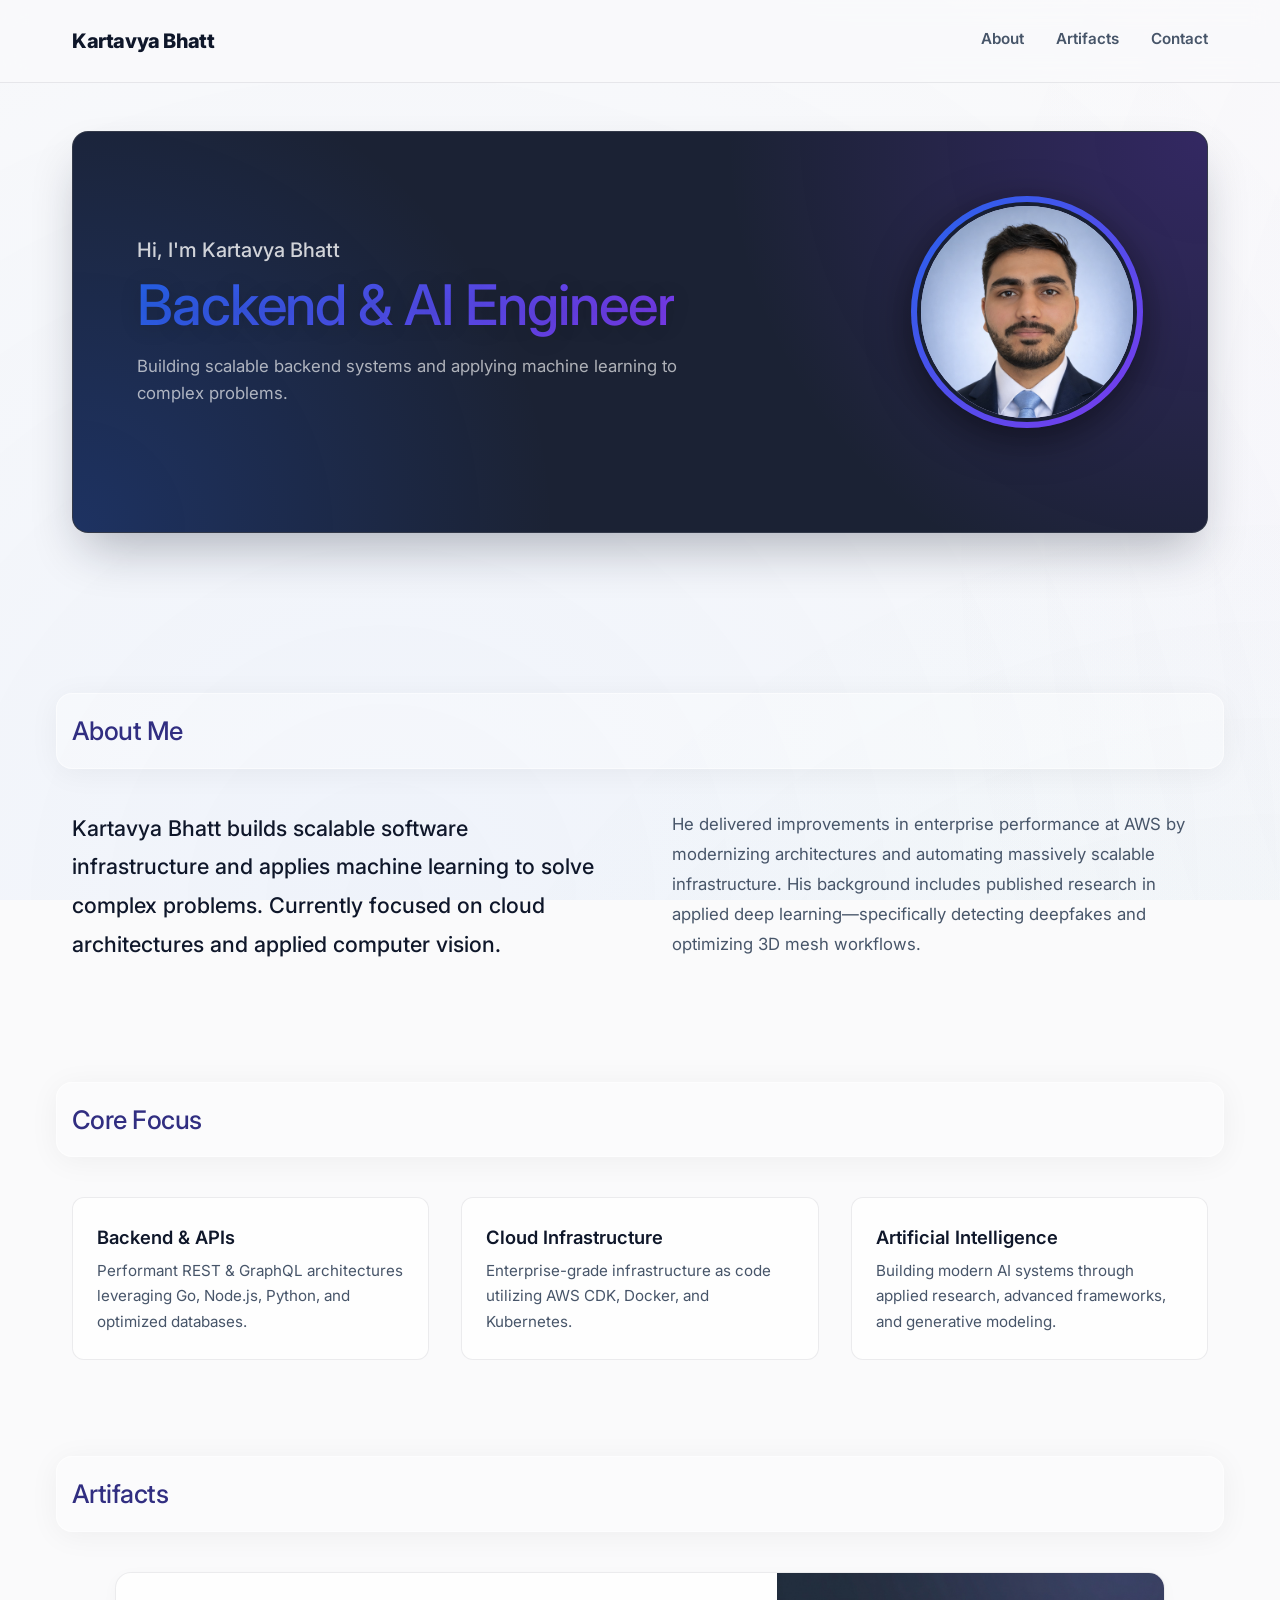
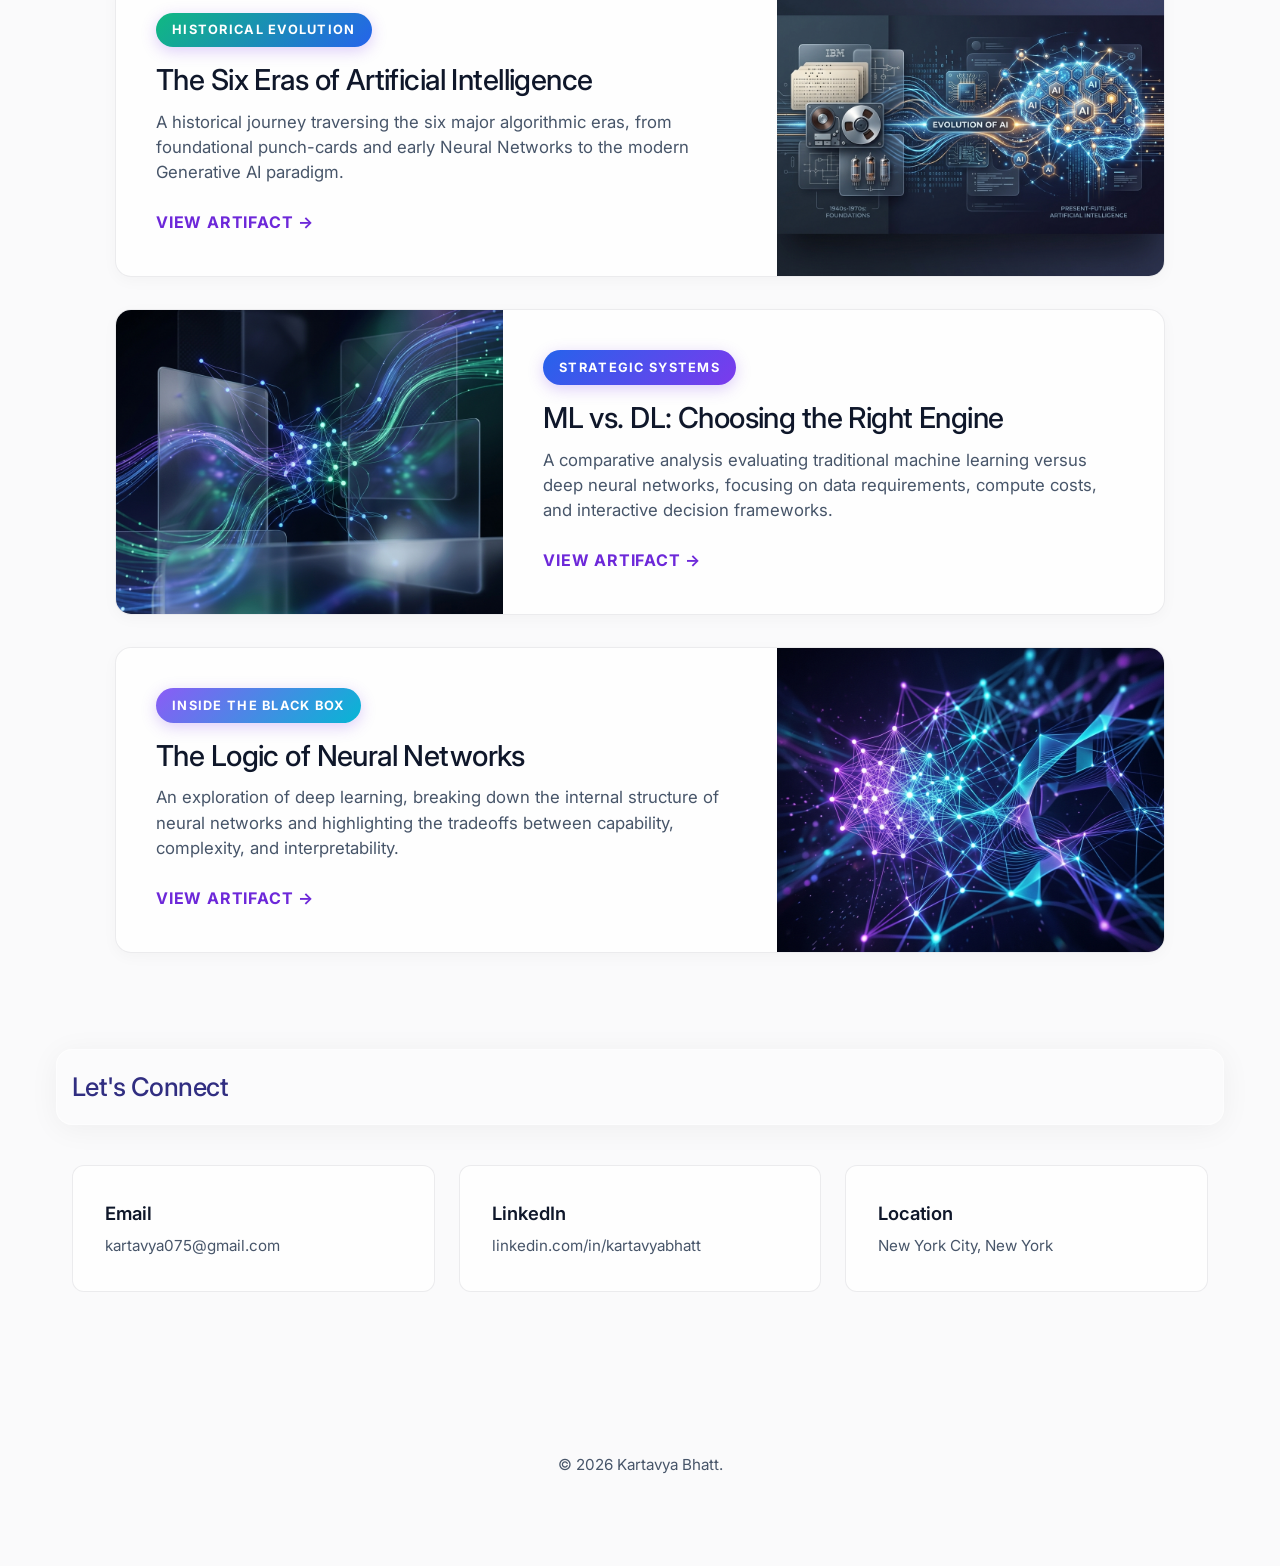
==== commit 0868df5c: "Artifact 3" ====
--- a/index.html
+++ b/index.html
@@ -77,10 +77,10 @@
                 
                 <a href="artifact-ai-timeline.html" class="artifact-card hover-glow" style="display: flex; flex-direction: row; gap: 0; padding: 0; overflow: hidden; align-items: stretch; border-radius: var(--radius-md);">
                     <div style="flex: 6; padding: 2.5rem;">
-                        <span class="meta-tag" style="background: linear-gradient(135deg, #10B981 0%, #2563EB 100%); margin-bottom: 1rem;">Historical Overview</span>
-                        <h3 style="font-size: 1.8rem; margin-bottom: 0.75rem; line-height: 1.2;">Evolution of Artificial Intelligence</h3>
+                        <span class="meta-tag" style="background: linear-gradient(135deg, #10B981 0%, #2563EB 100%); margin-bottom: 1rem;">Historical Evolution</span>
+                        <h3 style="font-size: 1.8rem; margin-bottom: 0.75rem; line-height: 1.2;">The Six Eras of Artificial Intelligence</h3>
                         <p style="font-size: 1.05rem; margin-bottom: 1.5rem; line-height: 1.5;">A historical journey traversing the six major algorithmic eras, from foundational punch-cards and early Neural Networks to the modern Generative AI paradigm.</p>
-                        <span class="card-link" style="font-size: 1rem;">Explore the Timeline &rarr;</span>
+                        <span class="card-link" style="font-size: 1rem;">View artifact &rarr;</span>
                     </div>
                     <div style="flex: 4; min-height: 250px; background: url('assets/images/ai_timeline_header.png') center/cover no-repeat;"></div>
                 </a>
@@ -88,11 +88,21 @@
                 <a href="artifact-ml-dl.html" class="artifact-card hover-glow delay-1" style="display: flex; flex-direction: row; gap: 0; padding: 0; overflow: hidden; align-items: stretch; border-radius: var(--radius-md);">
                     <div style="flex: 4; min-height: 250px; background: url('assets/images/ml_vs_dl_header.png') center/cover no-repeat;"></div>
                     <div style="flex: 6; padding: 2.5rem;">
-                        <span class="meta-tag" style="margin-bottom: 1rem;">Analysis & Strategy</span>
-                        <h3 style="font-size: 1.8rem; margin-bottom: 0.75rem; line-height: 1.2;">Machine Learning vs Deep Learning</h3>
+                        <span class="meta-tag" style="margin-bottom: 1rem;">Strategic Systems</span>
+                        <h3 style="font-size: 1.8rem; margin-bottom: 0.75rem; line-height: 1.2;">ML vs. DL: Choosing the Right Engine</h3>
                         <p style="font-size: 1.05rem; margin-bottom: 1.5rem; line-height: 1.5;">A comparative analysis evaluating traditional machine learning versus deep neural networks, focusing on data requirements, compute costs, and interactive decision frameworks.</p>
-                        <span class="card-link" style="font-size: 1rem;">Read Full Analysis &rarr;</span>
+                        <span class="card-link" style="font-size: 1rem;">View artifact &rarr;</span>
                     </div>
+                </a>
+
+                <a href="artifact-deep-learning.html" class="artifact-card hover-glow delay-2" style="display: flex; flex-direction: row; gap: 0; padding: 0; overflow: hidden; align-items: stretch; border-radius: var(--radius-md);">
+                    <div style="flex: 6; padding: 2.5rem;">
+                        <span class="meta-tag" style="background: linear-gradient(135deg, #8B5CF6 0%, #06B6D4 100%); margin-bottom: 1rem;">Inside the Black Box</span>
+                        <h3 style="font-size: 1.8rem; margin-bottom: 0.75rem; line-height: 1.2;">The Logic of Neural Networks</h3>
+                        <p style="font-size: 1.05rem; margin-bottom: 1.5rem; line-height: 1.5;">An exploration of deep learning, breaking down the internal structure of neural networks and highlighting the tradeoffs between capability, complexity, and interpretability.</p>
+                        <span class="card-link" style="font-size: 1rem;">View artifact &rarr;</span>
+                    </div>
+                    <div style="flex: 4; min-height: 250px; background: url('assets/images/deep_learning_header.png') center/cover no-repeat;"></div>
                 </a>
 
             </div>
--- a/style.css
+++ b/style.css
@@ -83,13 +83,13 @@
 h4,
 .brand {
     font-family: 'Inter', sans-serif;
-    color: var(--color-text);
-    letter-spacing: -0.03em;
-    font-weight: 600; /* Sleek and elegant, not chonky */
+    color: #312e81; /* Deep, elegant indigo */
+    letter-spacing: -0.02em;
+    font-weight: 500; /* Much lighter, minimalist weight */
 }
 
 h1 {
-    font-size: clamp(2.5rem, 6vw, 4rem);
+    font-size: clamp(2rem, 5vw, 3.5rem);
     line-height: 1.1;
     margin-bottom: 1.25rem;
 }
@@ -102,32 +102,19 @@
 }
 
 h2 {
-    font-size: 1.85rem;
+    font-size: 1.6rem;
     margin-bottom: 2.5rem;
-    padding-bottom: 0.5rem;
-    position: relative;
-}
-
-h2::after {
-    content: '';
-    position: absolute;
-    left: 0;
-    bottom: 0;
-    width: 48px;
-    height: 4px;
-    background: var(--gradient-primary);
-    border-radius: 2px;
 }
 
 h3 {
-    font-size: 1.25rem;
+    font-size: 1.15rem;
     margin-bottom: 0.75rem;
 }
 
 p {
     color: var(--color-text-muted);
     margin-bottom: 1.5rem;
-    font-size: 1.05rem;
+    font-size: 0.95rem;
 }
 
 a {
@@ -254,7 +241,7 @@
 }
 
 .banner-text h1 {
-    font-size: clamp(2.5rem, 5vw, 4.5rem);
+    font-size: clamp(2rem, 4.5vw, 3.5rem);
     line-height: 1.1;
     margin-bottom: 1rem;
     color: #fff;
@@ -262,7 +249,7 @@
 }
 
 .banner-text .subtitle {
-    font-size: 1.15rem;
+    font-size: 1.05rem;
     color: rgba(255, 255, 255, 0.65);
     line-height: 1.6;
 }
@@ -288,7 +275,7 @@
 
 .about-content p {
     color: var(--color-text-muted);
-    font-size: 1.15rem;
+    font-size: 1.05rem;
     line-height: 1.8;
     margin-bottom: 1.5rem;
 }
@@ -504,15 +491,22 @@
     display: inline-flex;
     align-items: center;
     gap: 0.5rem;
+    padding: 0.75rem 1.5rem;
     margin-bottom: 2.5rem;
-    color: var(--color-text-muted);
+    color: #312e81; /* Indigo */
     font-size: 0.95rem;
     font-weight: 600;
-    transition: transform var(--transition), color var(--transition);
+    background: rgba(255, 255, 255, 0.4);
+    backdrop-filter: blur(16px);
+    -webkit-backdrop-filter: blur(16px);
+    border: 1px solid rgba(255, 255, 255, 0.8);
+    border-radius: 50px;
+    box-shadow: 0 4px 15px rgba(0,0,0,0.02);
+    transition: all var(--transition);
 }
 
 .back-btn:hover {
-    color: var(--color-text);
+    background: rgba(255, 255, 255, 0.8);
     transform: translateX(-5px);
 }
 
@@ -587,28 +581,34 @@
 /* ----- Global Typography Formatting for Artifacts ----- */
 .article-body {
     max-width: 900px;
-    margin: 3rem auto 6rem auto;
-    background: #ffffff;
-    padding: 4rem 5rem;
+    margin: 2rem auto 6rem auto;
+    position: relative;
+    z-index: 10;
+    background: rgba(255, 255, 255, 0.5); /* Let aurora shine through */
+    backdrop-filter: blur(24px);
+    -webkit-backdrop-filter: blur(24px);
+    padding: 3rem 5rem 4rem 5rem;
     border-radius: 24px;
-    box-shadow: 0 4px 20px rgba(0,0,0,0.03), 0 1px 3px rgba(0,0,0,0.02);
-    border: 1px solid rgba(15, 23, 42, 0.05);
+    box-shadow: 0 4px 30px rgba(0,0,0,0.03), 0 1px 3px rgba(0,0,0,0.02);
+    border: 1px solid rgba(255, 255, 255, 0.7); /* Frosted glass rim */
 }
 @media (max-width: 768px) {
     .article-body { padding: 2.5rem 1.5rem; margin-top: 1rem; }
 }
 
 .article-body h2 {
-    font-size: 1.6rem;
-    color: var(--color-text);
-    font-weight: 600;
+    font-size: 1.4rem;
     margin: 3.5rem 0 1.25rem 0;
     padding: 0;
     border: none; /* Remove Word Document underline */
 }
 
+.article-body h2:first-of-type {
+    margin-top: 0;
+}
+
 .article-body p {
-    font-size: 1.15rem;
+    font-size: 1.05rem;
     line-height: 1.8;
     color: var(--color-text-muted);
     margin-bottom: 1.75rem;
@@ -622,7 +622,7 @@
 }
 .article-body ul li {
     margin-bottom: 0.75rem;
-    font-size: 1.05rem;
+    font-size: 0.95rem;
     line-height: 1.6;
     color: var(--color-text-muted);
     padding-left: 0.5rem;
@@ -645,9 +645,152 @@
     content: '';
     position: absolute;
     top: 0; left: 0; right: 0; bottom: 0;
-    background: rgba(250, 250, 251, 0.95);
-    backdrop-filter: blur(12px);
-    -webkit-backdrop-filter: blur(12px);
+    background: rgba(255, 255, 255, 0.3); /* Transparent frosted glass */
+    backdrop-filter: blur(16px);
+    -webkit-backdrop-filter: blur(16px);
+    border: 1px solid rgba(255, 255, 255, 0.5);
+    box-shadow: 0 4px 30px rgba(0, 0, 0, 0.05);
     z-index: -1;
     border-radius: var(--radius-md);
 }
+
+/* Robust CSS Tree Flowchart Styling */
+.decision-flow-wrapper {
+    background: var(--color-surface);
+    border: 1px solid var(--color-border);
+    border-radius: var(--radius-md);
+    padding: 3rem 2rem;
+    margin: 3rem 0;
+    display: flex;
+    flex-direction: column;
+    align-items: center;
+    box-shadow: var(--shadow-glow);
+    overflow-x: auto;
+    position: relative;
+}
+.flow-pill {
+    background: var(--gradient-primary);
+    color: white;
+    padding: 1.2rem 2.5rem;
+    border-radius: 50px;
+    font-weight: 600;
+    text-align: center;
+    box-shadow: 0 4px 10px rgba(0,0,0,0.1);
+    position: relative;
+    z-index: 2;
+    word-wrap: break-word;
+}
+.flow-vertical-stem {
+    width: 2px;
+    height: 30px;
+    background: var(--color-border);
+    margin: 0 auto;
+}
+
+.tree-level {
+    display: flex;
+    flex-direction: row !important;
+    justify-content: center;
+    align-items: flex-start;
+    width: 100%;
+    max-width: 1100px;
+    position: relative;
+    margin: 0 auto;
+}
+.tree-node {
+    display: flex;
+    flex-direction: column;
+    align-items: center;
+    flex: 1;
+    padding: 0 15px;
+    position: relative;
+}
+/* Top horizontal connector across siblings */
+.tree-node::before {
+    content: '';
+    position: absolute;
+    top: 0; left: 0; right: 0;
+    border-top: 2px solid var(--color-border);
+    z-index: 1;
+}
+/* Crop horizontal line for first and last child to create the bracket shape */
+.tree-level > .tree-node:first-child::before { left: 50%; }
+.tree-level > .tree-node:last-child::before { right: 50%; }
+/* Drop line from horizontal to the child box */
+.tree-node::after {
+    content: '';
+    position: absolute;
+    top: 0; left: 50%;
+    border-left: 2px solid var(--color-border);
+    height: 30px;
+    transform: translateX(-50%);
+    z-index: 1;
+}
+.tree-node-content {
+    margin-top: 30px; /* matches the height of ::after stem */
+    width: 100%;
+    display: flex;
+    flex-direction: column;
+    align-items: center;
+    z-index: 3;
+    position: relative;
+}
+
+/* Box styles */
+.flow-pill-secondary {
+    background: white;
+    color: var(--color-text);
+    border: 2px solid rgba(124, 58, 237, 0.2);
+    padding: 1.5rem;
+    border-radius: 12px;
+    font-size: 0.95rem;
+    text-align: center;
+    width: 100%;
+    max-width: 380px;
+    box-shadow: 0 4px 15px rgba(0,0,0,0.02);
+    margin-bottom: 0;
+}
+
+/* Results boxes */
+.flow-pill-result {
+    background: rgba(16, 185, 129, 0.1);
+    border: 2px solid #10B981;
+    color: #065F46;
+    padding: 1.2rem;
+    border-radius: 12px;
+    font-size: 0.95rem;
+    text-align: center;
+    width: 100%;
+    min-width: 140px;
+}
+.flow-pill-result.dl {
+    background: rgba(124, 58, 237, 0.1);
+    border-color: #7C3AED;
+    color: #4C1D95;
+}
+.flow-pill-result.gray {
+    background: var(--color-surface);
+    border-color: rgba(15, 23, 42, 0.15);
+    color: var(--color-text-muted);
+}
+
+/* Mobile overrides */
+@media (max-width: 768px) {
+    .tree-level { flex-direction: column !important; gap: 2rem; align-items: center; }
+    .tree-node { width: 100%; padding: 0; }
+    .tree-node::before { display: none; }
+    
+    .tree-node::after {
+        content: '';
+        display: block;
+        width: 2px;
+        height: 30px;
+        background: var(--color-border);
+        position: absolute;
+        top: -30px;
+        left: 50%;
+        margin-left: -1px;
+    }
+    .tree-level > .tree-node:first-child::after { display: none; }
+    .tree-node-content { margin-top: 0; }
+}
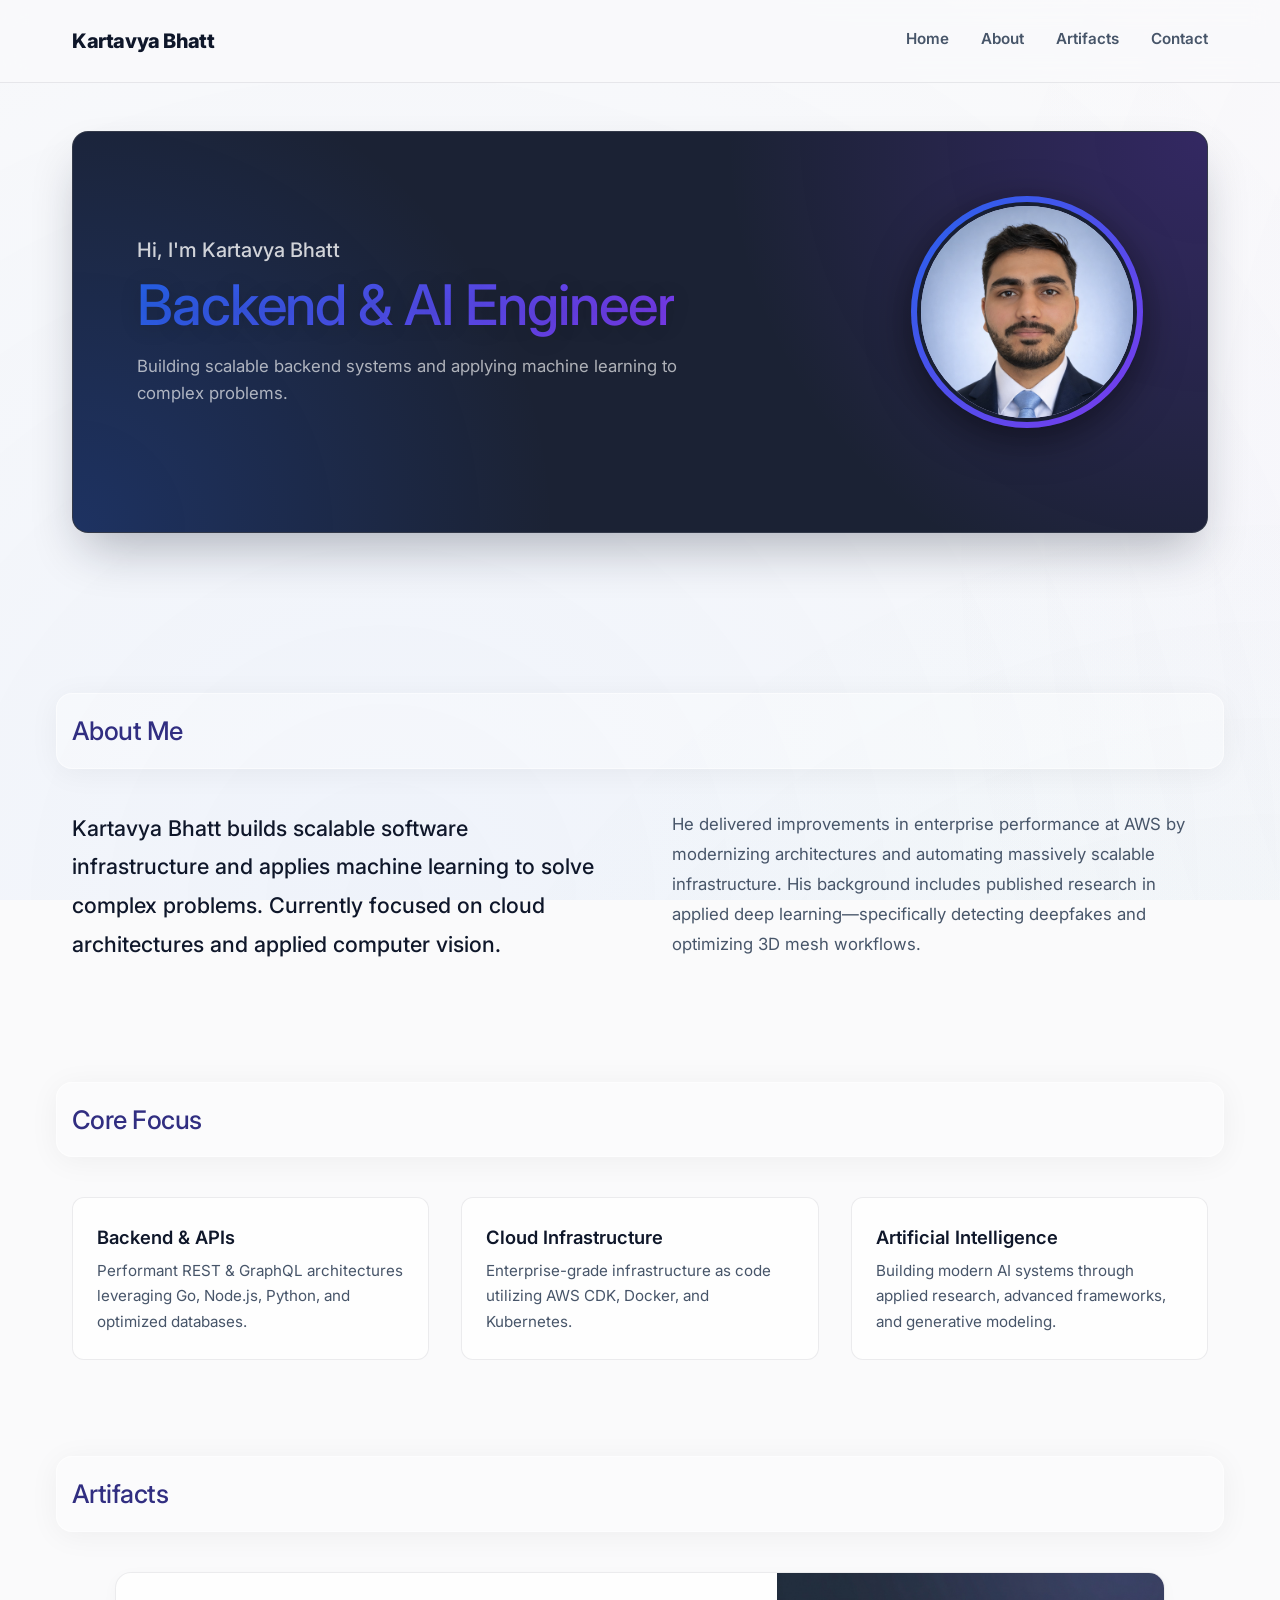
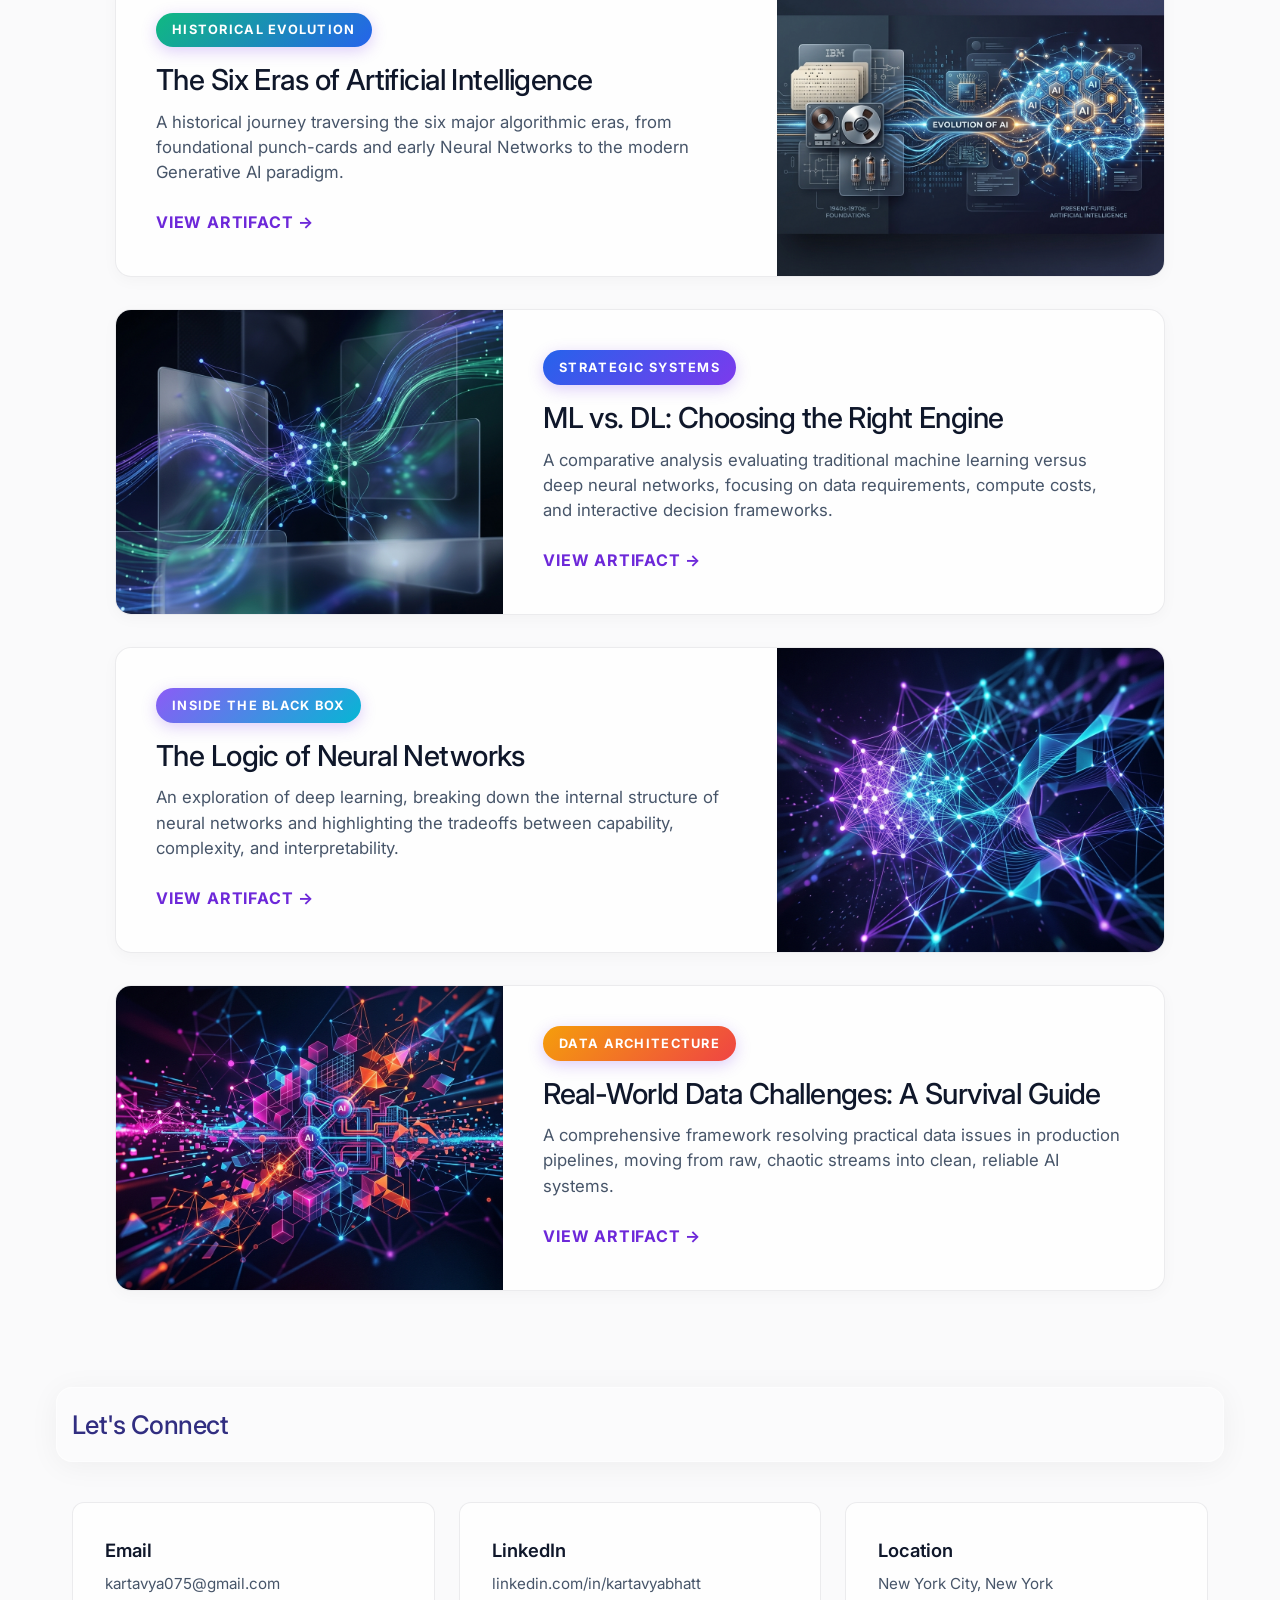
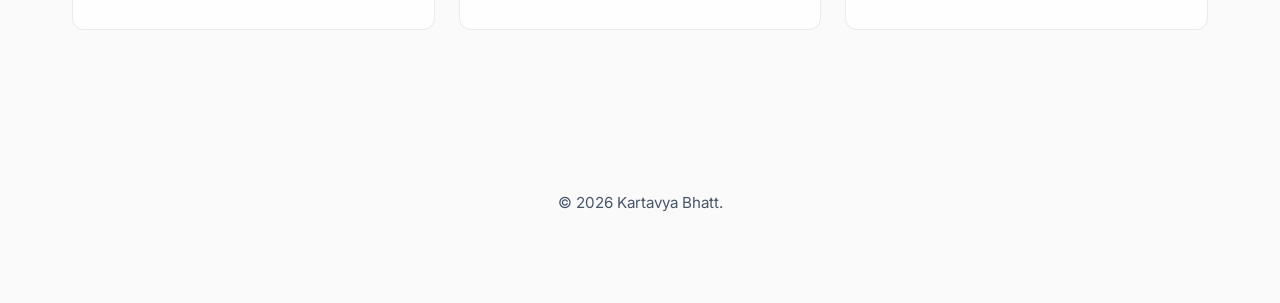
==== commit 0c9bd7f5: "Artifact 4" ====
--- a/index.html
+++ b/index.html
@@ -15,6 +15,7 @@
             <nav class="header-nav">
                 <a href="index.html" class="brand">Kartavya Bhatt</a>
                 <div class="nav-links">
+                    <a href="#home" class="nav-link">Home</a>
                     <a href="#about" class="nav-link">About</a>
                     <a href="#artifacts" class="nav-link">Artifacts</a>
                     <a href="#contact" class="nav-link">Contact</a>
@@ -105,6 +106,16 @@
                     <div style="flex: 4; min-height: 250px; background: url('assets/images/deep_learning_header.png') center/cover no-repeat;"></div>
                 </a>
 
+                <a href="artifact-data-challenges.html" class="artifact-card hover-glow delay-3" style="display: flex; flex-direction: row; gap: 0; padding: 0; overflow: hidden; align-items: stretch; border-radius: var(--radius-md);">
+                    <div style="flex: 4; min-height: 250px; background: url('assets/images/data_challenges_header.png') center/cover no-repeat;"></div>
+                    <div style="flex: 6; padding: 2.5rem;">
+                        <span class="meta-tag" style="background: linear-gradient(135deg, #F59E0B 0%, #EF4444 100%); margin-bottom: 1rem;">Data Architecture</span>
+                        <h3 style="font-size: 1.8rem; margin-bottom: 0.75rem; line-height: 1.2;">Real-World Data Challenges: A Survival Guide</h3>
+                        <p style="font-size: 1.05rem; margin-bottom: 1.5rem; line-height: 1.5;">A comprehensive framework resolving practical data issues in production pipelines, moving from raw, chaotic streams into clean, reliable AI systems.</p>
+                        <span class="card-link" style="font-size: 1rem;">View artifact &rarr;</span>
+                    </div>
+                </a>
+
             </div>
         </section>
 
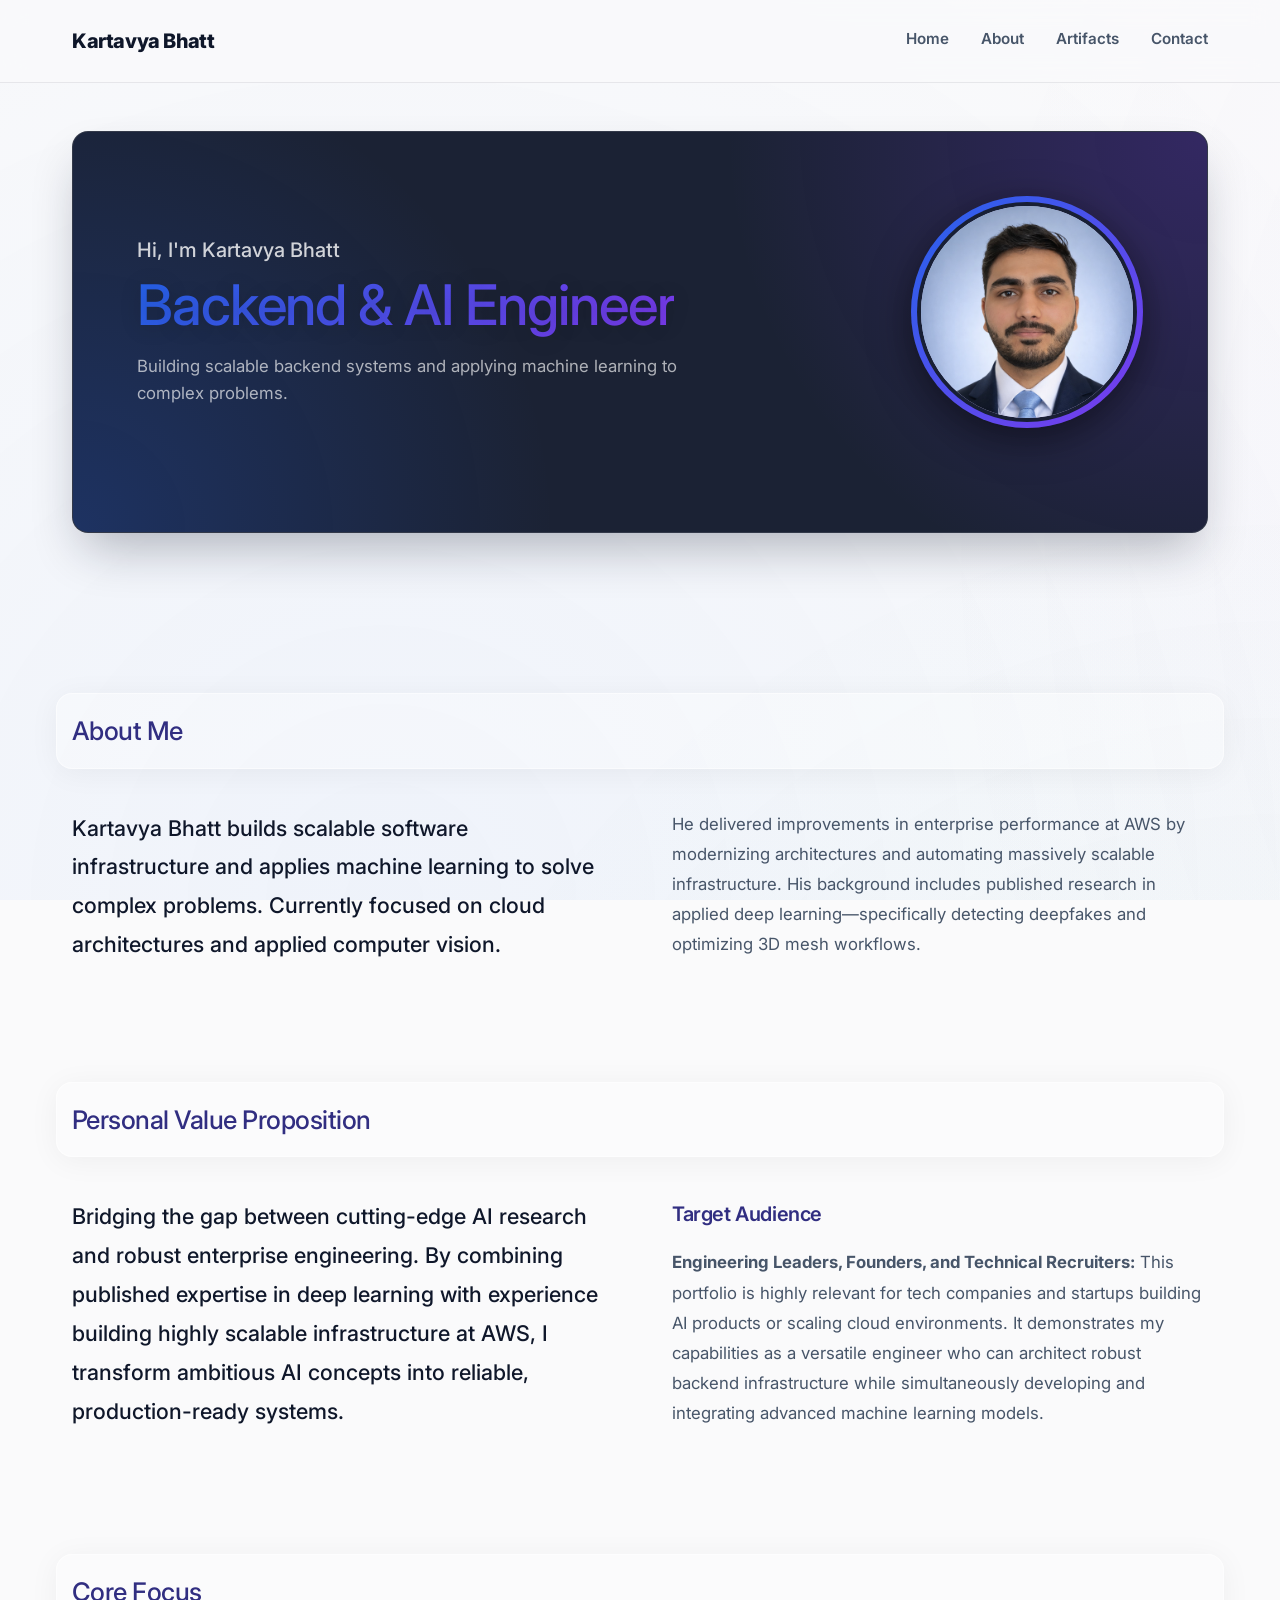
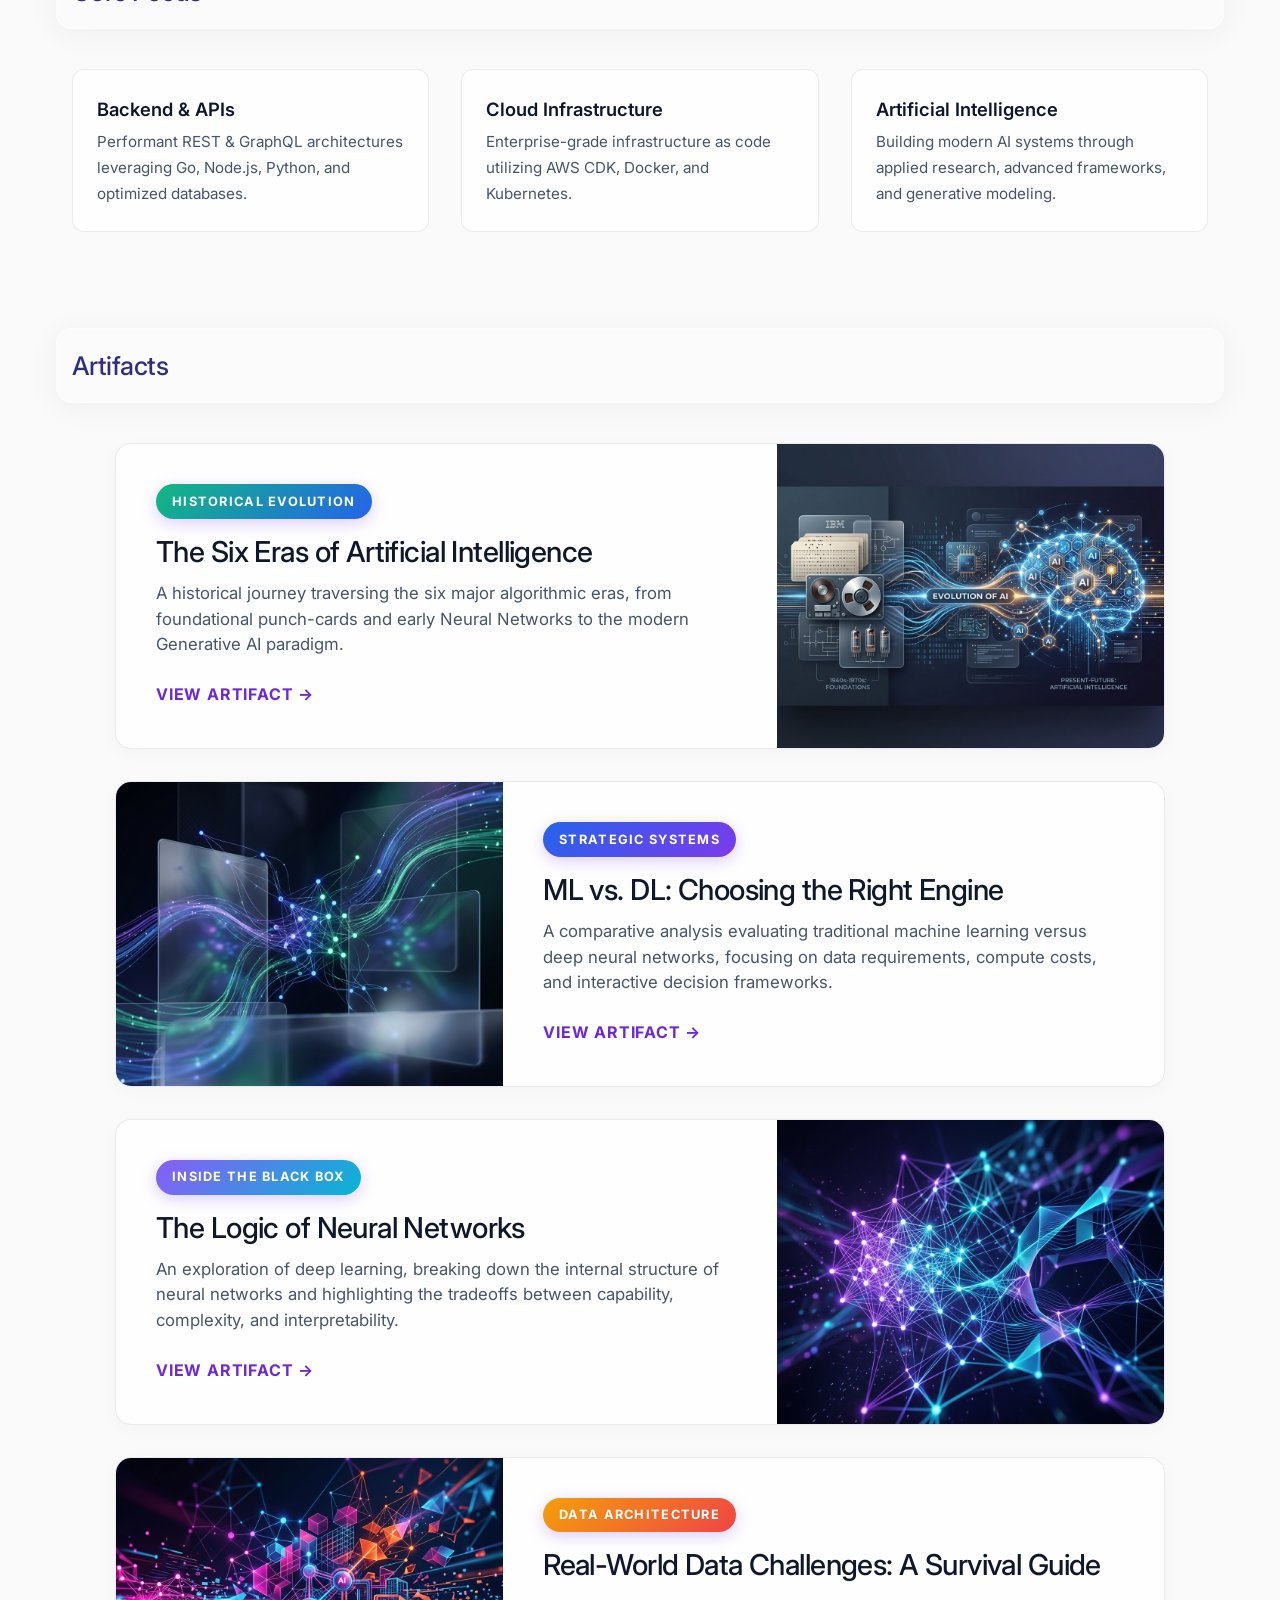
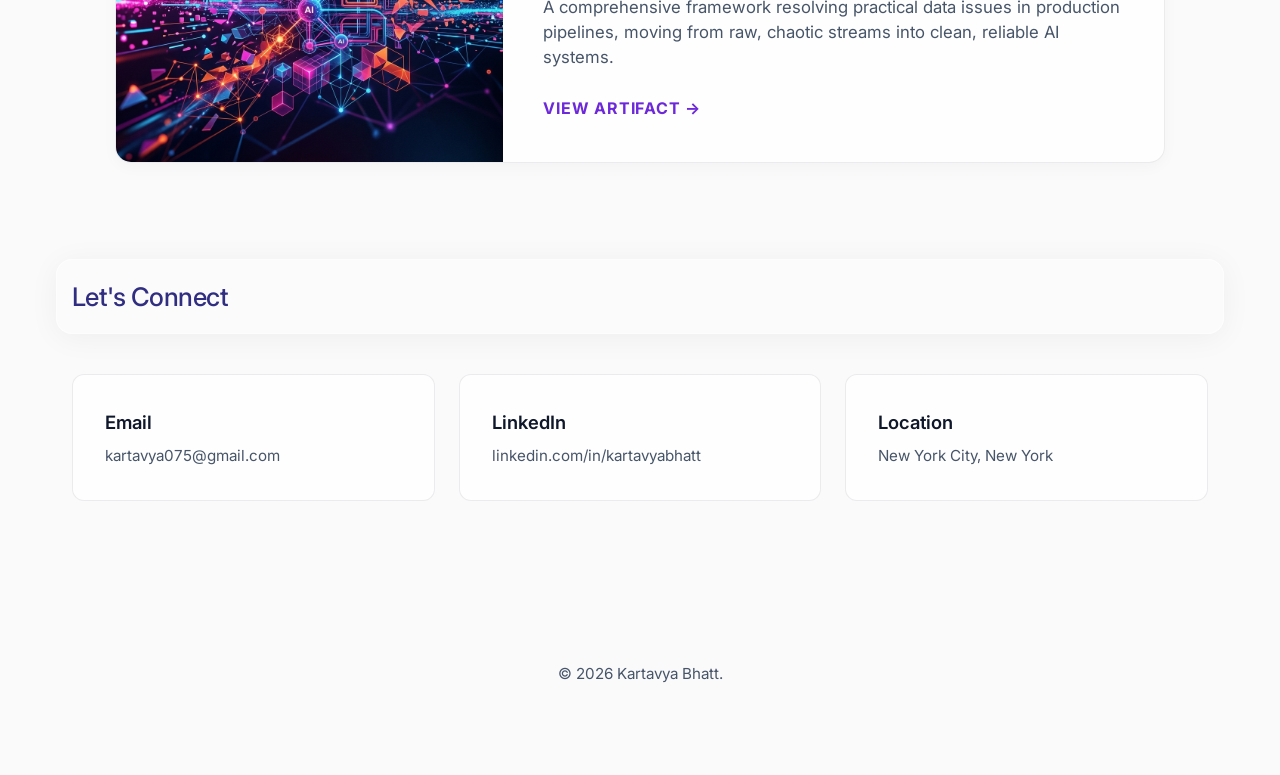
==== commit 5845b39a: "Added target audience and personal value proposition" ====
--- a/index.html
+++ b/index.html
@@ -49,6 +49,17 @@
             <div class="about-content">
                 <p class="lead">Kartavya Bhatt builds scalable software infrastructure and applies machine learning to solve complex problems. Currently focused on cloud architectures and applied computer vision.</p>
                 <p>He delivered improvements in enterprise performance at AWS by modernizing architectures and automating massively scalable infrastructure. His background includes published research in applied deep learning—specifically detecting deepfakes and optimizing 3D mesh workflows.</p>
+            </div>
+        </section>
+
+        <!-- Value Proposition Section -->
+        <section id="value-proposition" class="section fade-up delay-2">
+            <h2>Personal Value Proposition</h2>
+            <div class="about-content">
+                <p class="lead">Bridging the gap between cutting-edge AI research and robust enterprise engineering. By combining published expertise in deep learning with experience building highly scalable infrastructure at AWS, I transform ambitious AI concepts into reliable, production-ready systems.</p>
+                
+                <h3 style="margin-top: 2rem; margin-bottom: 1rem; font-size: 1.25rem; font-weight: 600;">Target Audience</h3>
+                <p><strong>Engineering Leaders, Founders, and Technical Recruiters:</strong> This portfolio is highly relevant for tech companies and startups building AI products or scaling cloud environments. It demonstrates my capabilities as a versatile engineer who can architect robust backend infrastructure while simultaneously developing and integrating advanced machine learning models.</p>
             </div>
         </section>
 
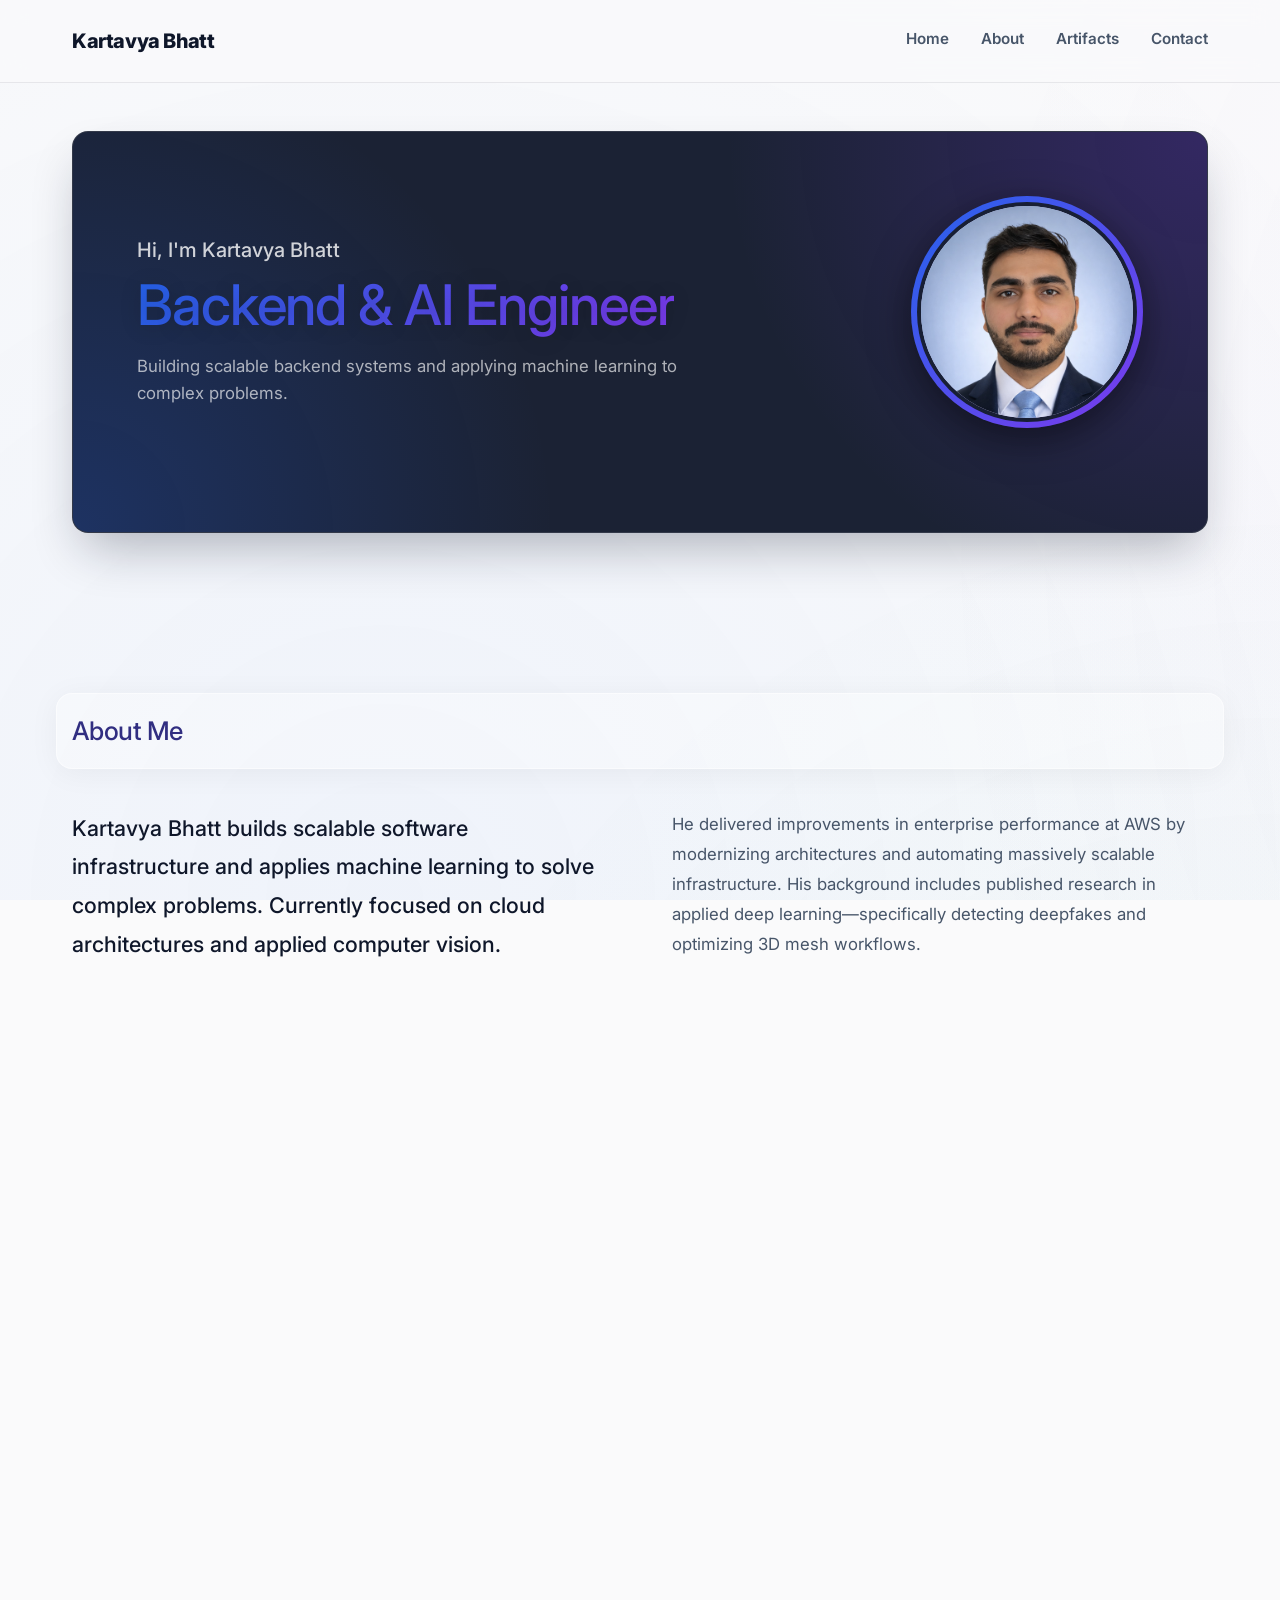
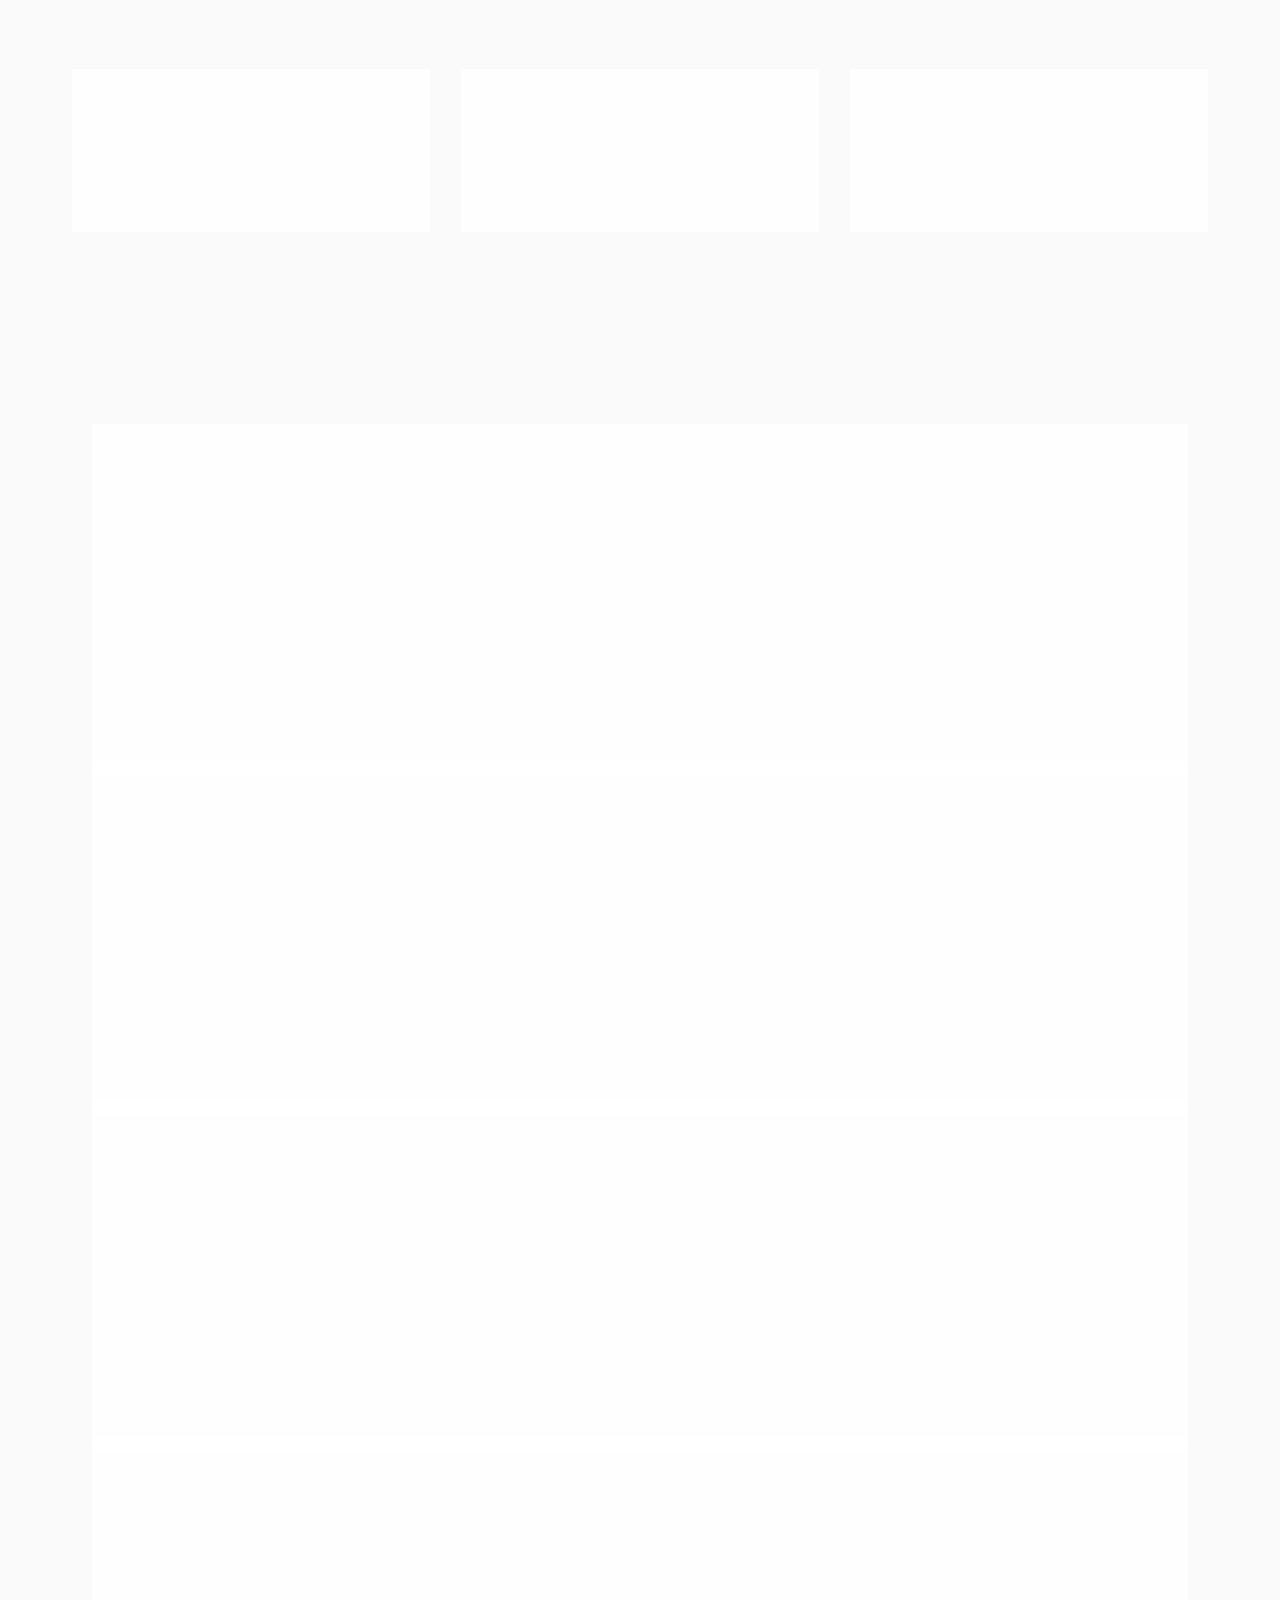
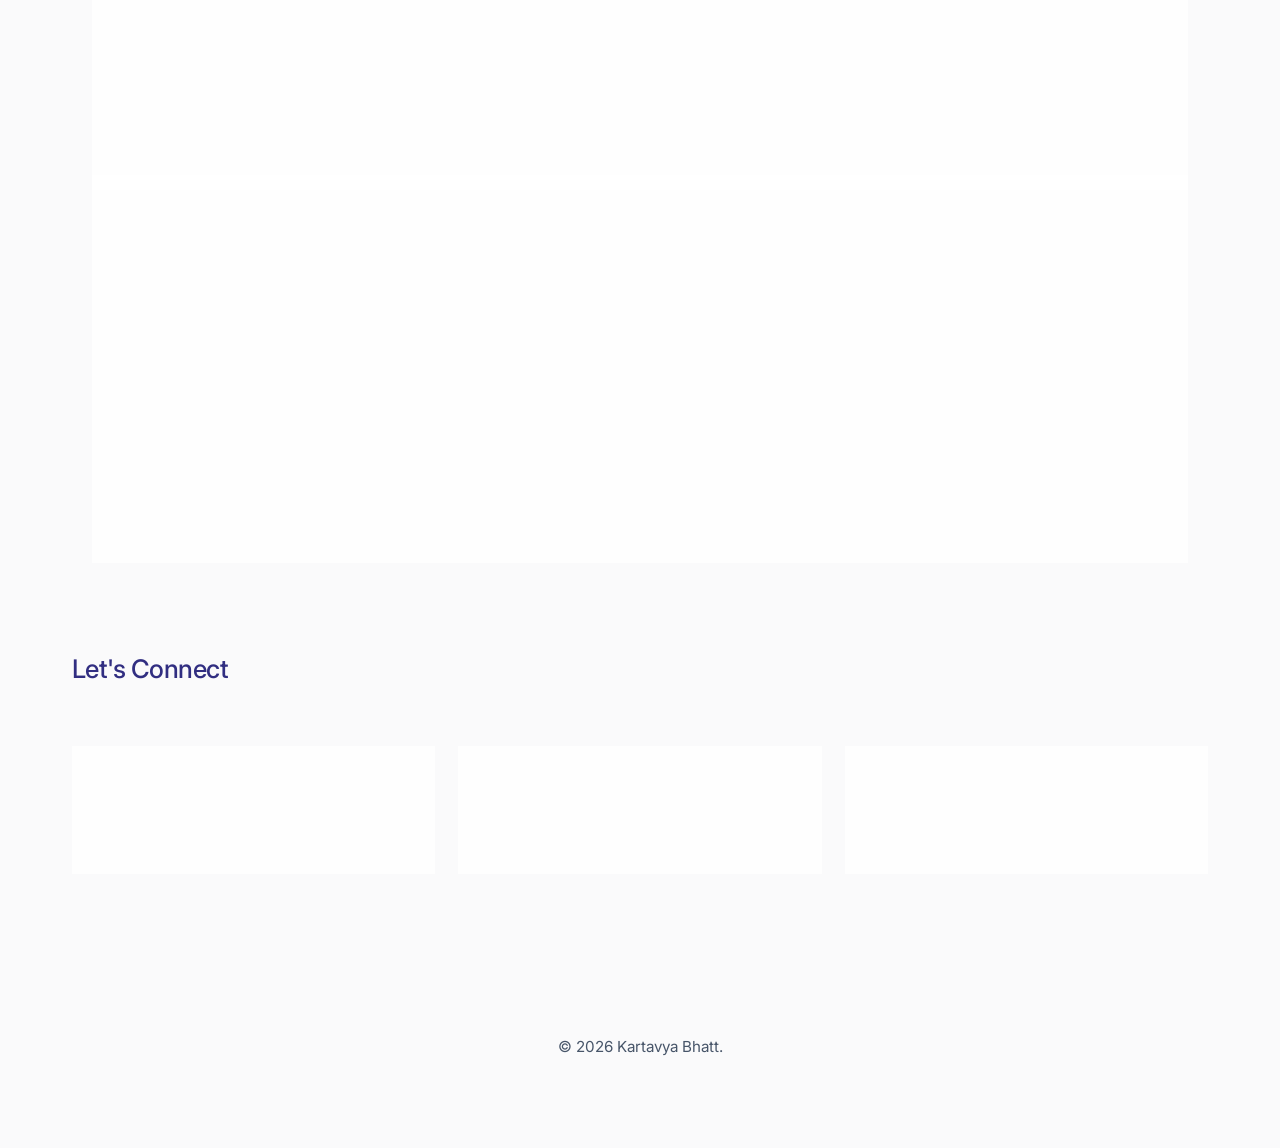
==== commit 326a81eb: "Newsletter Artifact" ====
--- a/index.html
+++ b/index.html
@@ -1,5 +1,6 @@
 <!DOCTYPE html>
 <html lang="en">
+
 <head>
     <meta charset="UTF-8">
     <meta name="viewport" content="width=device-width, initial-scale=1.0">
@@ -7,9 +8,10 @@
     <link href="https://fonts.googleapis.com/css2?family=Inter:wght@400;500;600;700;800&display=swap" rel="stylesheet">
     <link rel="stylesheet" href="style.css?v=8">
 </head>
+
 <body>
     <div class="aurora-bg"></div>
-    
+
     <header class="site-header fade-up">
         <div class="container">
             <nav class="header-nav">
@@ -32,7 +34,8 @@
                     <div class="banner-text">
                         <p class="greeting">Hi, I'm Kartavya Bhatt</p>
                         <h1 class="gradient-text">Backend & AI Engineer</h1>
-                        <p class="subtitle">Building scalable backend systems and applying machine learning to complex problems.</p>
+                        <p class="subtitle">Building scalable backend systems and applying machine learning to complex
+                            problems.</p>
                     </div>
                     <div class="banner-image">
                         <div class="profile-wrapper">
@@ -47,8 +50,11 @@
         <section id="about" class="section fade-up delay-2">
             <h2>About Me</h2>
             <div class="about-content">
-                <p class="lead">Kartavya Bhatt builds scalable software infrastructure and applies machine learning to solve complex problems. Currently focused on cloud architectures and applied computer vision.</p>
-                <p>He delivered improvements in enterprise performance at AWS by modernizing architectures and automating massively scalable infrastructure. His background includes published research in applied deep learning—specifically detecting deepfakes and optimizing 3D mesh workflows.</p>
+                <p class="lead">Kartavya Bhatt builds scalable software infrastructure and applies machine learning to
+                    solve complex problems. Currently focused on cloud architectures and applied computer vision.</p>
+                <p>He delivered improvements in enterprise performance at AWS by modernizing architectures and
+                    automating massively scalable infrastructure. His background includes published research in applied
+                    deep learning—specifically detecting deepfakes and optimizing 3D mesh workflows.</p>
             </div>
         </section>
 
@@ -56,10 +62,17 @@
         <section id="value-proposition" class="section fade-up delay-2">
             <h2>Personal Value Proposition</h2>
             <div class="about-content">
-                <p class="lead">Bridging the gap between cutting-edge AI research and robust enterprise engineering. By combining published expertise in deep learning with experience building highly scalable infrastructure at AWS, I transform ambitious AI concepts into reliable, production-ready systems.</p>
-                
-                <h3 style="margin-top: 2rem; margin-bottom: 1rem; font-size: 1.25rem; font-weight: 600;">Target Audience</h3>
-                <p><strong>Engineering Leaders, Founders, and Technical Recruiters:</strong> This portfolio is highly relevant for tech companies and startups building AI products or scaling cloud environments. It demonstrates my capabilities as a versatile engineer who can architect robust backend infrastructure while simultaneously developing and integrating advanced machine learning models.</p>
+                <p class="lead">Bridging the gap between cutting-edge AI research and robust enterprise engineering. By
+                    combining published expertise in deep learning with experience building highly scalable
+                    infrastructure at AWS, I transform ambitious AI concepts into reliable, production-ready systems.
+                </p>
+
+                <h3 style="margin-top: 2rem; margin-bottom: 1rem; font-size: 1.25rem; font-weight: 600;">Target Audience
+                </h3>
+                <p><strong>Engineering Leaders, Founders, and Technical Recruiters:</strong> This portfolio is highly
+                    relevant for tech companies and startups building AI products or scaling cloud environments. It
+                    demonstrates my capabilities as a versatile engineer who can architect robust backend infrastructure
+                    while simultaneously developing and integrating advanced machine learning models.</p>
             </div>
         </section>
 
@@ -69,7 +82,8 @@
             <ul class="expertise-list">
                 <li class="expertise-item hover-lift">
                     <strong>Backend & APIs</strong>
-                    <span>Performant REST & GraphQL architectures leveraging Go, Node.js, Python, and optimized databases.</span>
+                    <span>Performant REST & GraphQL architectures leveraging Go, Node.js, Python, and optimized
+                        databases.</span>
                 </li>
                 <li class="expertise-item hover-lift">
                     <strong>Cloud Infrastructure</strong>
@@ -77,7 +91,8 @@
                 </li>
                 <li class="expertise-item hover-lift">
                     <strong>Artificial Intelligence</strong>
-                    <span>Building modern AI systems through applied research, advanced frameworks, and generative modeling.</span>
+                    <span>Building modern AI systems through applied research, advanced frameworks, and generative
+                        modeling.</span>
                 </li>
             </ul>
         </section>
@@ -85,45 +100,94 @@
         <!-- Artifacts Section -->
         <section id="artifacts" class="section fade-up delay-4">
             <h2>Artifacts</h2>
-            <div class="artifact-grid" style="grid-template-columns: 1fr; max-width: 1050px; margin: 0 auto; gap: 2rem;">
-                
-                <a href="artifact-ai-timeline.html" class="artifact-card hover-glow" style="display: flex; flex-direction: row; gap: 0; padding: 0; overflow: hidden; align-items: stretch; border-radius: var(--radius-md);">
-                    <div style="flex: 6; padding: 2.5rem;">
-                        <span class="meta-tag" style="background: linear-gradient(135deg, #10B981 0%, #2563EB 100%); margin-bottom: 1rem;">Historical Evolution</span>
-                        <h3 style="font-size: 1.8rem; margin-bottom: 0.75rem; line-height: 1.2;">The Six Eras of Artificial Intelligence</h3>
-                        <p style="font-size: 1.05rem; margin-bottom: 1.5rem; line-height: 1.5;">A historical journey traversing the six major algorithmic eras, from foundational punch-cards and early Neural Networks to the modern Generative AI paradigm.</p>
-                        <span class="card-link" style="font-size: 1rem;">View artifact &rarr;</span>
-                    </div>
-                    <div style="flex: 4; min-height: 250px; background: url('assets/images/ai_timeline_header.png') center/cover no-repeat;"></div>
-                </a>
-
-                <a href="artifact-ml-dl.html" class="artifact-card hover-glow delay-1" style="display: flex; flex-direction: row; gap: 0; padding: 0; overflow: hidden; align-items: stretch; border-radius: var(--radius-md);">
-                    <div style="flex: 4; min-height: 250px; background: url('assets/images/ml_vs_dl_header.png') center/cover no-repeat;"></div>
+            <div class="artifact-grid"
+                style="grid-template-columns: 1fr; max-width: 1050px; margin: 0 auto; gap: 2rem;">
+
+                <a href="artifact-ai-timeline.html" class="artifact-card hover-glow"
+                    style="display: flex; flex-direction: row; gap: 0; padding: 0; overflow: hidden; align-items: stretch; border-radius: var(--radius-md);">
+                    <div style="flex: 6; padding: 2.5rem;">
+                        <span class="meta-tag"
+                            style="background: linear-gradient(135deg, #10B981 0%, #2563EB 100%); margin-bottom: 1rem;">Historical
+                            Evolution</span>
+                        <h3 style="font-size: 1.8rem; margin-bottom: 0.75rem; line-height: 1.2;">The Six Eras of
+                            Artificial Intelligence</h3>
+                        <p style="font-size: 1.05rem; margin-bottom: 1.5rem; line-height: 1.5;">A historical journey
+                            traversing the six major algorithmic eras, from foundational punch-cards and early Neural
+                            Networks to the modern Generative AI paradigm.</p>
+                        <span class="card-link" style="font-size: 1rem;">View artifact &rarr;</span>
+                    </div>
+                    <div
+                        style="flex: 4; min-height: 250px; background: url('assets/images/ai_timeline_header.png') center/cover no-repeat;">
+                    </div>
+                </a>
+
+                <a href="artifact-ml-dl.html" class="artifact-card hover-glow delay-1"
+                    style="display: flex; flex-direction: row; gap: 0; padding: 0; overflow: hidden; align-items: stretch; border-radius: var(--radius-md);">
+                    <div
+                        style="flex: 4; min-height: 250px; background: url('assets/images/ml_vs_dl_header.png') center/cover no-repeat;">
+                    </div>
                     <div style="flex: 6; padding: 2.5rem;">
                         <span class="meta-tag" style="margin-bottom: 1rem;">Strategic Systems</span>
-                        <h3 style="font-size: 1.8rem; margin-bottom: 0.75rem; line-height: 1.2;">ML vs. DL: Choosing the Right Engine</h3>
-                        <p style="font-size: 1.05rem; margin-bottom: 1.5rem; line-height: 1.5;">A comparative analysis evaluating traditional machine learning versus deep neural networks, focusing on data requirements, compute costs, and interactive decision frameworks.</p>
-                        <span class="card-link" style="font-size: 1rem;">View artifact &rarr;</span>
-                    </div>
-                </a>
-
-                <a href="artifact-deep-learning.html" class="artifact-card hover-glow delay-2" style="display: flex; flex-direction: row; gap: 0; padding: 0; overflow: hidden; align-items: stretch; border-radius: var(--radius-md);">
-                    <div style="flex: 6; padding: 2.5rem;">
-                        <span class="meta-tag" style="background: linear-gradient(135deg, #8B5CF6 0%, #06B6D4 100%); margin-bottom: 1rem;">Inside the Black Box</span>
-                        <h3 style="font-size: 1.8rem; margin-bottom: 0.75rem; line-height: 1.2;">The Logic of Neural Networks</h3>
-                        <p style="font-size: 1.05rem; margin-bottom: 1.5rem; line-height: 1.5;">An exploration of deep learning, breaking down the internal structure of neural networks and highlighting the tradeoffs between capability, complexity, and interpretability.</p>
-                        <span class="card-link" style="font-size: 1rem;">View artifact &rarr;</span>
-                    </div>
-                    <div style="flex: 4; min-height: 250px; background: url('assets/images/deep_learning_header.png') center/cover no-repeat;"></div>
-                </a>
-
-                <a href="artifact-data-challenges.html" class="artifact-card hover-glow delay-3" style="display: flex; flex-direction: row; gap: 0; padding: 0; overflow: hidden; align-items: stretch; border-radius: var(--radius-md);">
-                    <div style="flex: 4; min-height: 250px; background: url('assets/images/data_challenges_header.png') center/cover no-repeat;"></div>
-                    <div style="flex: 6; padding: 2.5rem;">
-                        <span class="meta-tag" style="background: linear-gradient(135deg, #F59E0B 0%, #EF4444 100%); margin-bottom: 1rem;">Data Architecture</span>
-                        <h3 style="font-size: 1.8rem; margin-bottom: 0.75rem; line-height: 1.2;">Real-World Data Challenges: A Survival Guide</h3>
-                        <p style="font-size: 1.05rem; margin-bottom: 1.5rem; line-height: 1.5;">A comprehensive framework resolving practical data issues in production pipelines, moving from raw, chaotic streams into clean, reliable AI systems.</p>
-                        <span class="card-link" style="font-size: 1rem;">View artifact &rarr;</span>
+                        <h3 style="font-size: 1.8rem; margin-bottom: 0.75rem; line-height: 1.2;">ML vs. DL: Choosing the
+                            Right Engine</h3>
+                        <p style="font-size: 1.05rem; margin-bottom: 1.5rem; line-height: 1.5;">A comparative analysis
+                            evaluating traditional machine learning versus deep neural networks, focusing on data
+                            requirements, compute costs, and interactive decision frameworks.</p>
+                        <span class="card-link" style="font-size: 1rem;">View artifact &rarr;</span>
+                    </div>
+                </a>
+
+                <a href="artifact-deep-learning.html" class="artifact-card hover-glow delay-2"
+                    style="display: flex; flex-direction: row; gap: 0; padding: 0; overflow: hidden; align-items: stretch; border-radius: var(--radius-md);">
+                    <div style="flex: 6; padding: 2.5rem;">
+                        <span class="meta-tag"
+                            style="background: linear-gradient(135deg, #8B5CF6 0%, #06B6D4 100%); margin-bottom: 1rem;">Inside
+                            the Black Box</span>
+                        <h3 style="font-size: 1.8rem; margin-bottom: 0.75rem; line-height: 1.2;">The Logic of Neural
+                            Networks</h3>
+                        <p style="font-size: 1.05rem; margin-bottom: 1.5rem; line-height: 1.5;">An exploration of deep
+                            learning, breaking down the internal structure of neural networks and highlighting the
+                            tradeoffs between capability, complexity, and interpretability.</p>
+                        <span class="card-link" style="font-size: 1rem;">View artifact &rarr;</span>
+                    </div>
+                    <div
+                        style="flex: 4; min-height: 250px; background: url('assets/images/deep_learning_header.png') center/cover no-repeat;">
+                    </div>
+                </a>
+
+                <a href="artifact-data-challenges.html" class="artifact-card hover-glow delay-3"
+                    style="display: flex; flex-direction: row; gap: 0; padding: 0; overflow: hidden; align-items: stretch; border-radius: var(--radius-md);">
+                    <div
+                        style="flex: 4; min-height: 250px; background: url('assets/images/data_challenges_header.png') center/cover no-repeat;">
+                    </div>
+                    <div style="flex: 6; padding: 2.5rem;">
+                        <span class="meta-tag"
+                            style="background: linear-gradient(135deg, #F59E0B 0%, #EF4444 100%); margin-bottom: 1rem;">Data
+                            Architecture</span>
+                        <h3 style="font-size: 1.8rem; margin-bottom: 0.75rem; line-height: 1.2;">Real-World Data
+                            Challenges: A Survival Guide</h3>
+                        <p style="font-size: 1.05rem; margin-bottom: 1.5rem; line-height: 1.5;">A comprehensive
+                            framework resolving practical data issues in production pipelines, moving from raw, chaotic
+                            streams into clean, reliable AI systems.</p>
+                        <span class="card-link" style="font-size: 1rem;">View artifact &rarr;</span>
+                    </div>
+                </a>
+
+                <a href="assets/artifactInformation/Assignment6_3.html" class="artifact-card hover-glow delay-4"
+                    style="display: flex; flex-direction: row; gap: 0; padding: 0; overflow: hidden; align-items: stretch; border-radius: var(--radius-md);">
+                    <div style="flex: 6; padding: 2.5rem;">
+                        <span class="meta-tag"
+                            style="background: linear-gradient(135deg, #3B82F6 0%, #10B981 100%); margin-bottom: 1rem;">Commercial
+                            AI Newsletter • April 2026</span>
+                        <h3 style="font-size: 1.8rem; margin-bottom: 0.75rem; line-height: 1.2;">AI Now: Three
+                            Commercial Moves Reshaping Business</h3>
+                        <p style="font-size: 1.05rem; margin-bottom: 1.5rem; line-height: 1.5;">An analysis of three
+                            recent AI launches across life sciences, workplace software, and mobility showing how
+                            companies are turning AI into scalable new services.</p>
+                        <span class="card-link" style="font-size: 1rem;">View artifact &rarr;</span>
+                    </div>
+                    <div
+                        style="flex: 4; min-height: 250px; background: url('assets/images/ai_commercial_moves_header.png') center/cover no-repeat;">
                     </div>
                 </a>
 
@@ -154,4 +218,5 @@
         <p>&copy; 2026 Kartavya Bhatt.</p>
     </footer>
 </body>
-</html>
+
+</html>
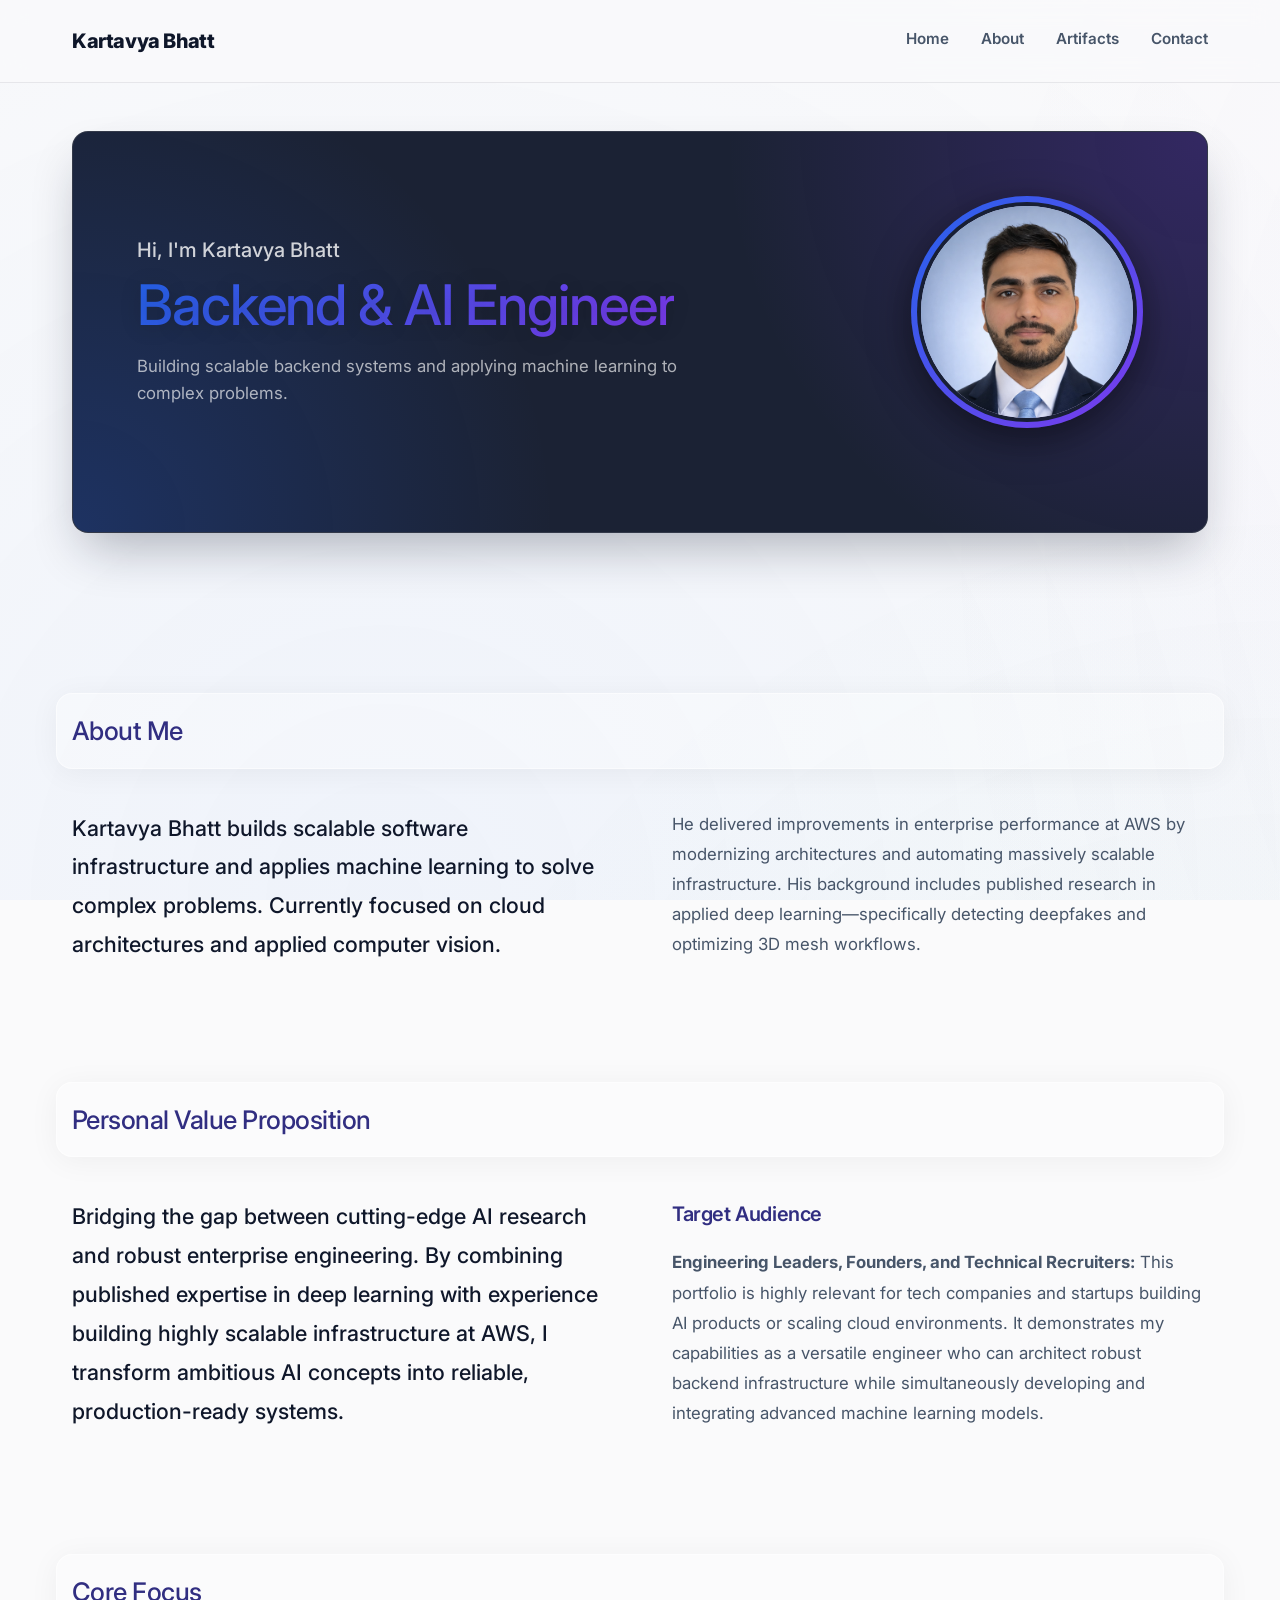
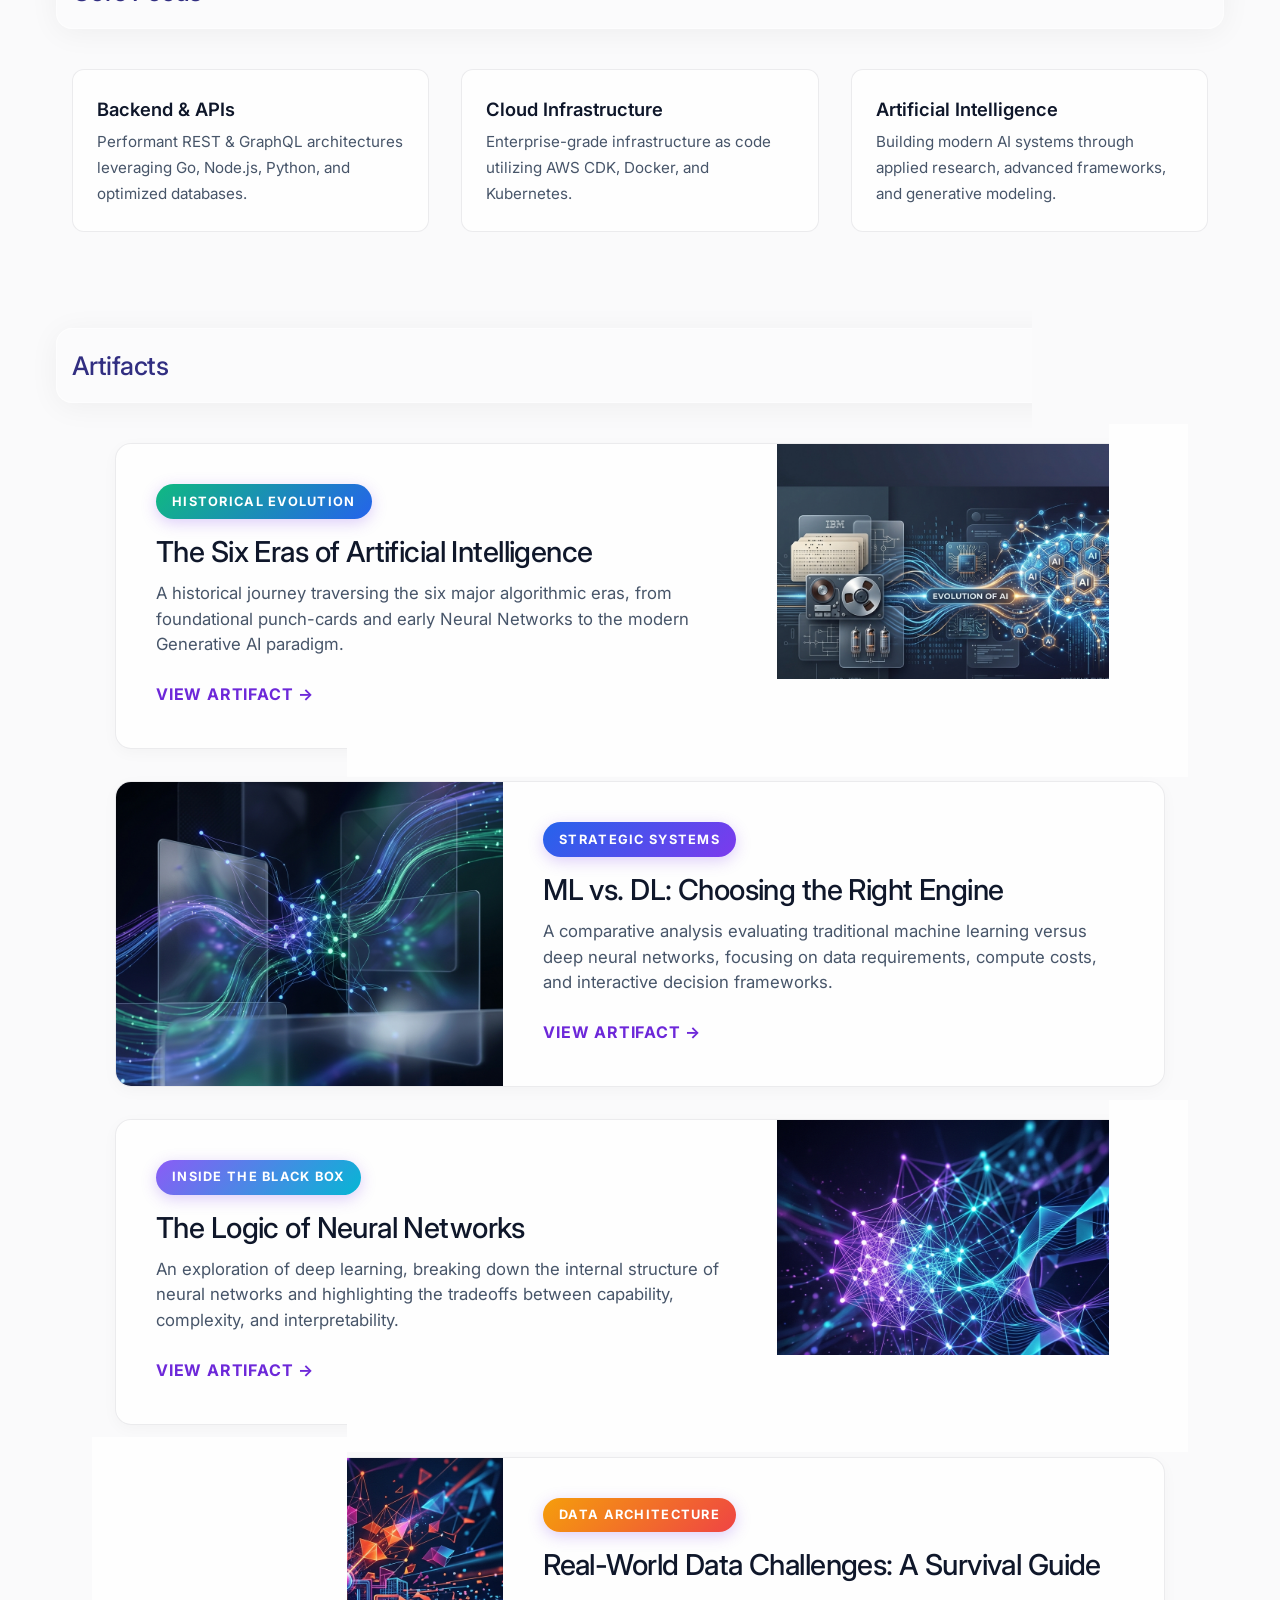
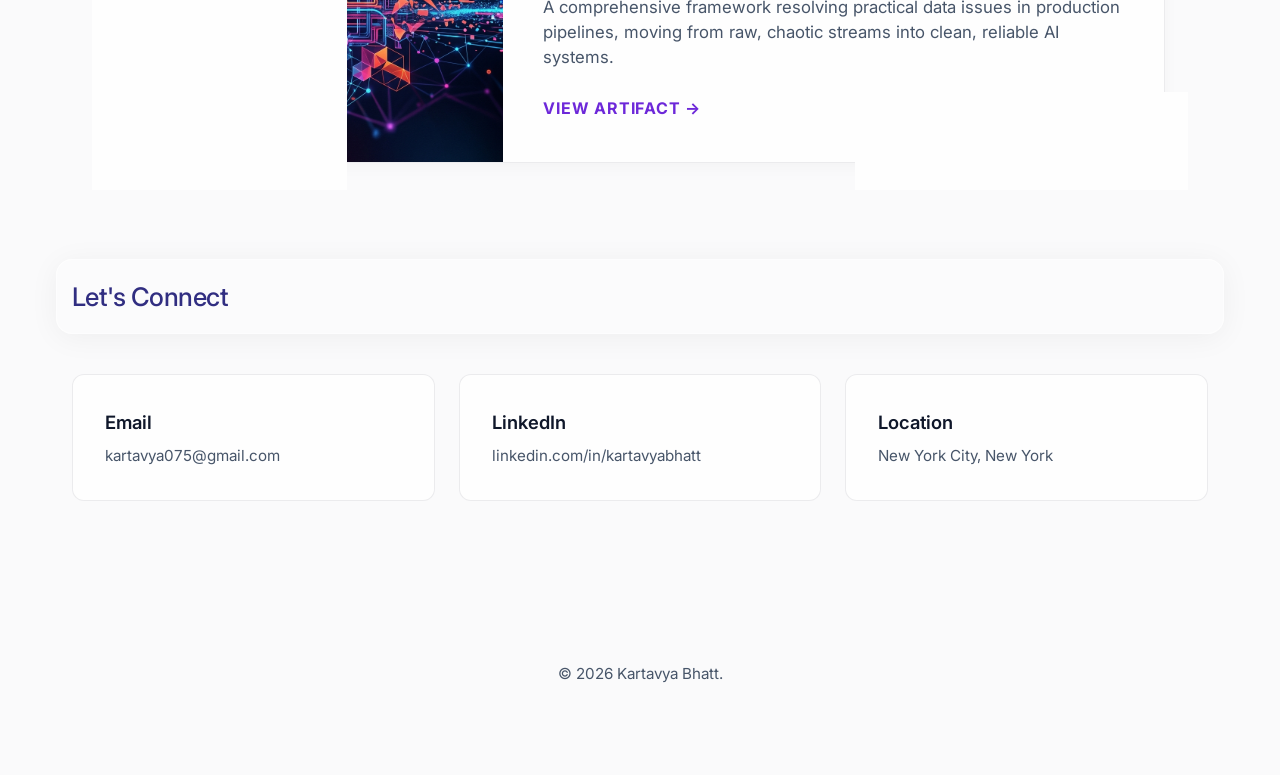
==== commit cdfbdef6: "Removed newsletter from home page" ====
--- a/index.html
+++ b/index.html
@@ -173,7 +173,7 @@
                     </div>
                 </a>
 
-                <a href="assets/artifactInformation/Assignment6_3.html" class="artifact-card hover-glow delay-4"
+                <!-- <a href="assets/artifactInformation/Assignment6_3.html" class="artifact-card hover-glow delay-4"
                     style="display: flex; flex-direction: row; gap: 0; padding: 0; overflow: hidden; align-items: stretch; border-radius: var(--radius-md);">
                     <div style="flex: 6; padding: 2.5rem;">
                         <span class="meta-tag"
@@ -189,7 +189,7 @@
                     <div
                         style="flex: 4; min-height: 250px; background: url('assets/images/ai_commercial_moves_header.png') center/cover no-repeat;">
                     </div>
-                </a>
+                </a> -->
 
             </div>
         </section>
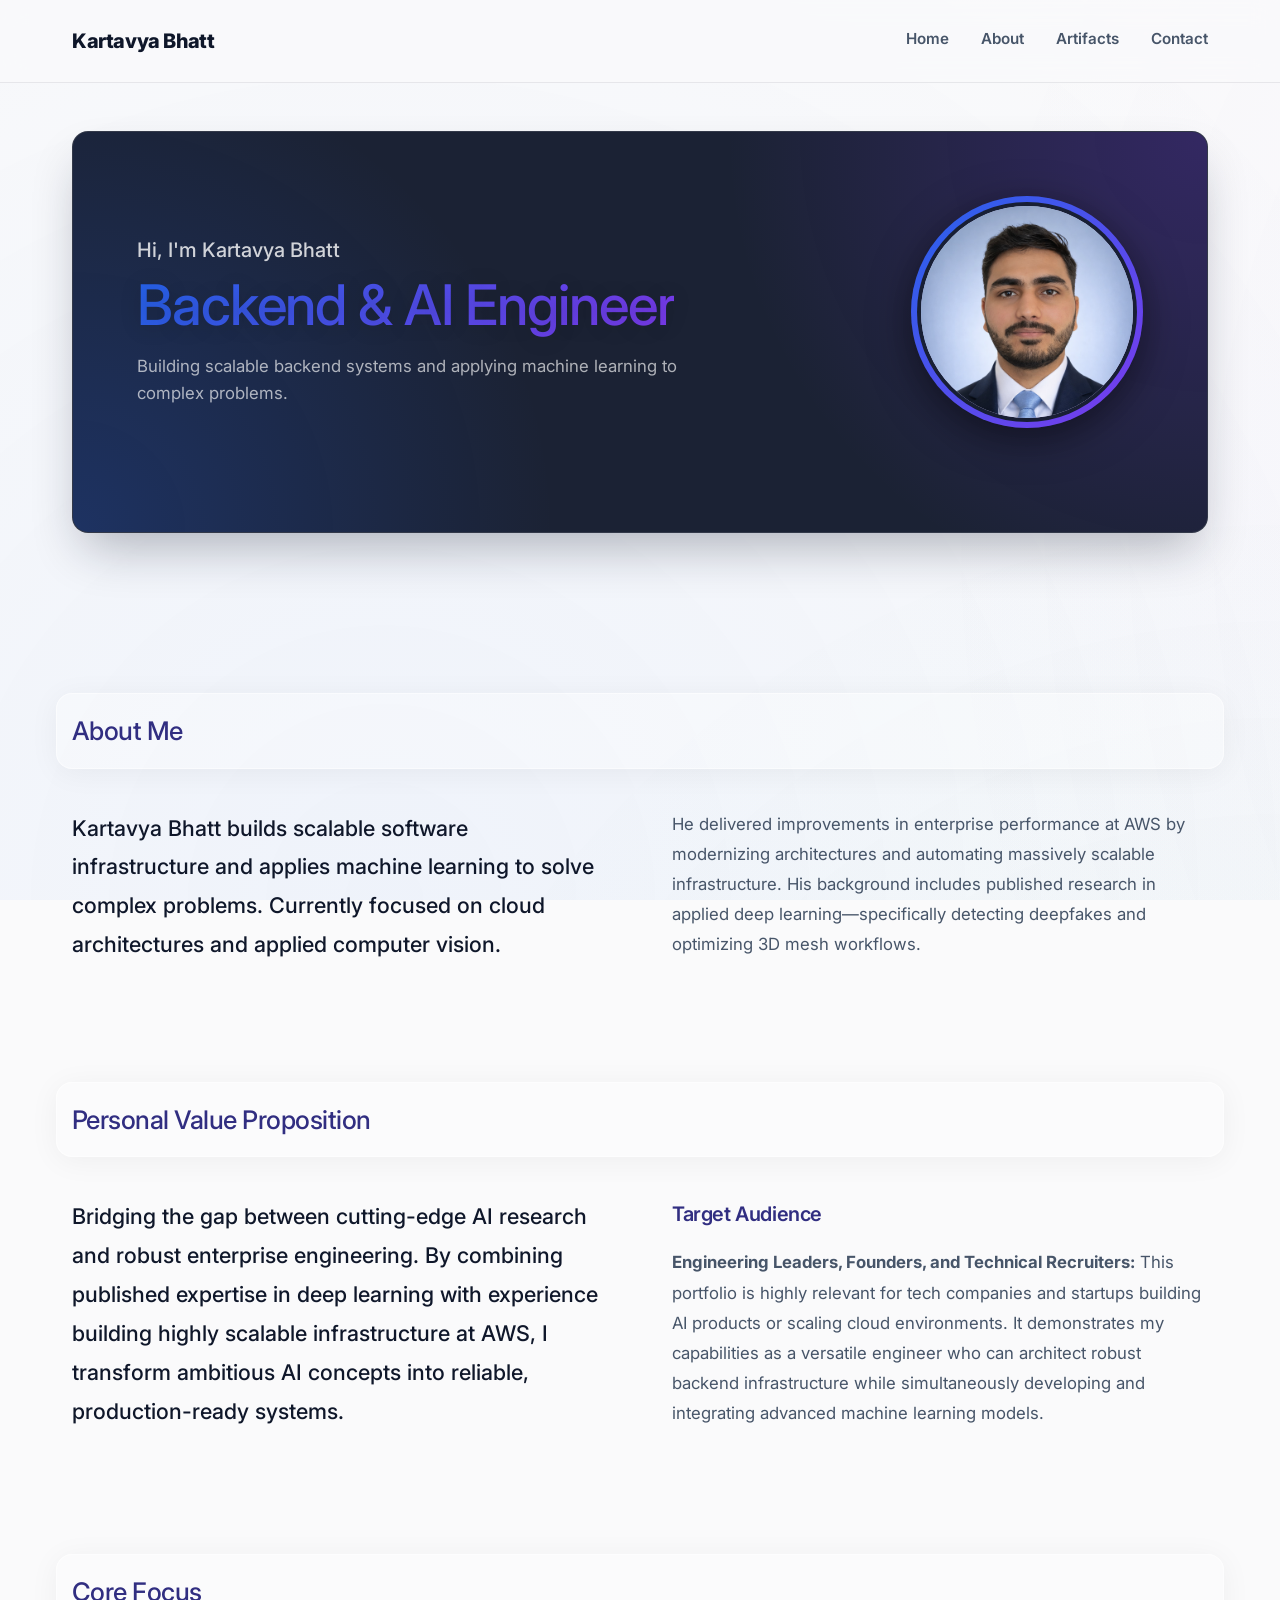
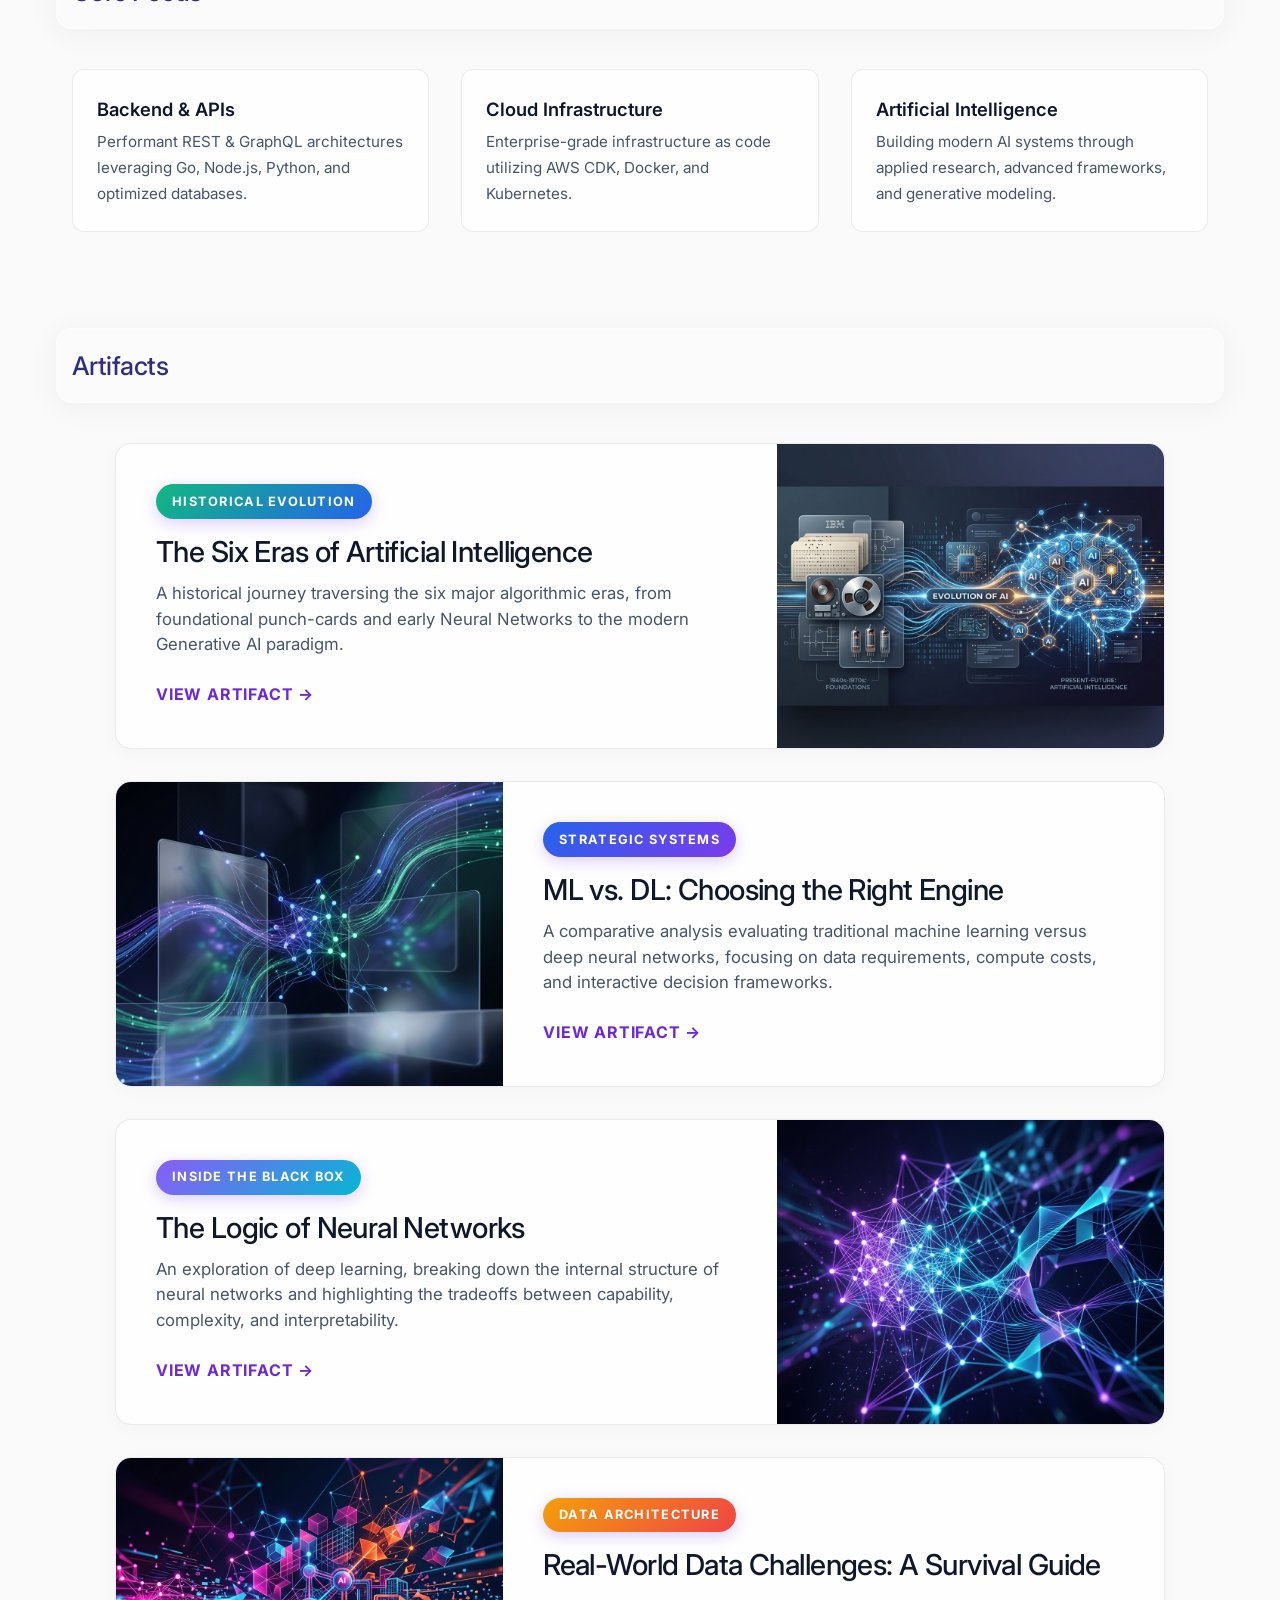
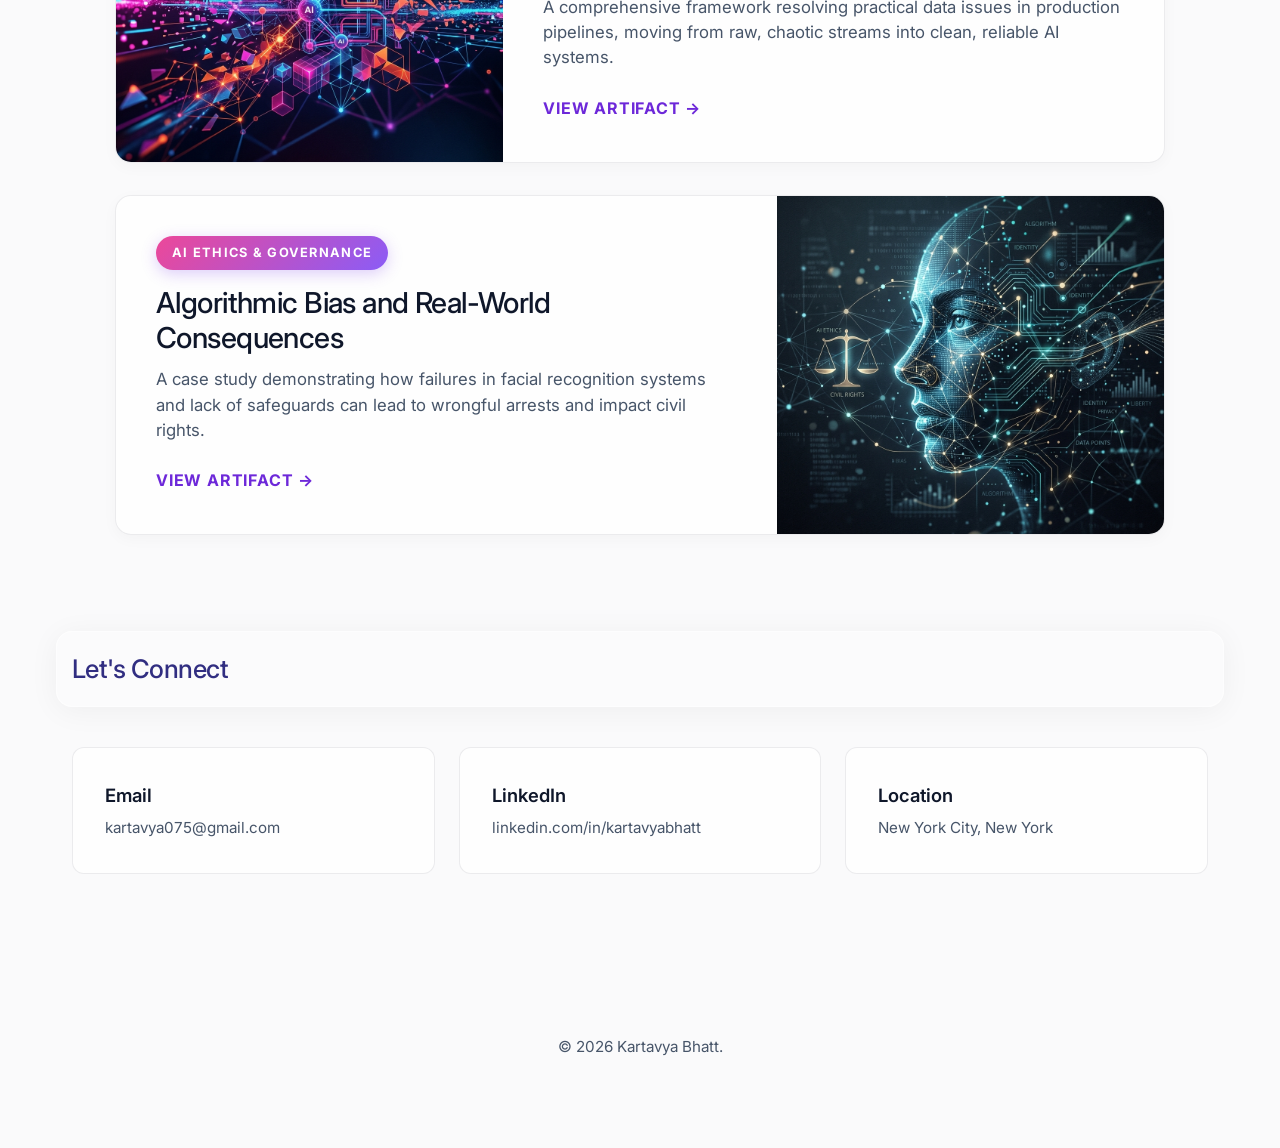
==== commit 6197e2a6: "feat: add Workshop 6 artifact page on AI ethics and update index to include the new project" ====
--- a/index.html
+++ b/index.html
@@ -173,23 +173,19 @@
                     </div>
                 </a>
 
-                <!-- <a href="assets/artifactInformation/Assignment6_3.html" class="artifact-card hover-glow delay-4"
-                    style="display: flex; flex-direction: row; gap: 0; padding: 0; overflow: hidden; align-items: stretch; border-radius: var(--radius-md);">
-                    <div style="flex: 6; padding: 2.5rem;">
-                        <span class="meta-tag"
-                            style="background: linear-gradient(135deg, #3B82F6 0%, #10B981 100%); margin-bottom: 1rem;">Commercial
-                            AI Newsletter • April 2026</span>
-                        <h3 style="font-size: 1.8rem; margin-bottom: 0.75rem; line-height: 1.2;">AI Now: Three
-                            Commercial Moves Reshaping Business</h3>
-                        <p style="font-size: 1.05rem; margin-bottom: 1.5rem; line-height: 1.5;">An analysis of three
-                            recent AI launches across life sciences, workplace software, and mobility showing how
-                            companies are turning AI into scalable new services.</p>
-                        <span class="card-link" style="font-size: 1rem;">View artifact &rarr;</span>
-                    </div>
-                    <div
-                        style="flex: 4; min-height: 250px; background: url('assets/images/ai_commercial_moves_header.png') center/cover no-repeat;">
-                    </div>
-                </a> -->
+                <a href="artifact-workshop-6.html" class="artifact-card hover-glow delay-4"
+                    style="display: flex; flex-direction: row; gap: 0; padding: 0; overflow: hidden; align-items: stretch; border-radius: var(--radius-md);">
+                    <div style="flex: 6; padding: 2.5rem;">
+                        <span class="meta-tag"
+                            style="background: linear-gradient(135deg, #EC4899 0%, #8B5CF6 100%); margin-bottom: 1rem;">AI Ethics & Governance</span>
+                        <h3 style="font-size: 1.8rem; margin-bottom: 0.75rem; line-height: 1.2;">Algorithmic Bias and Real-World Consequences</h3>
+                        <p style="font-size: 1.05rem; margin-bottom: 1.5rem; line-height: 1.5;">A case study demonstrating how failures in facial recognition systems and lack of safeguards can lead to wrongful arrests and impact civil rights.</p>
+                        <span class="card-link" style="font-size: 1rem;">View artifact &rarr;</span>
+                    </div>
+                    <div
+                        style="flex: 4; min-height: 250px; background: url('assets/images/workshop_6_header.png') center/cover no-repeat;">
+                    </div>
+                </a>
 
             </div>
         </section>
